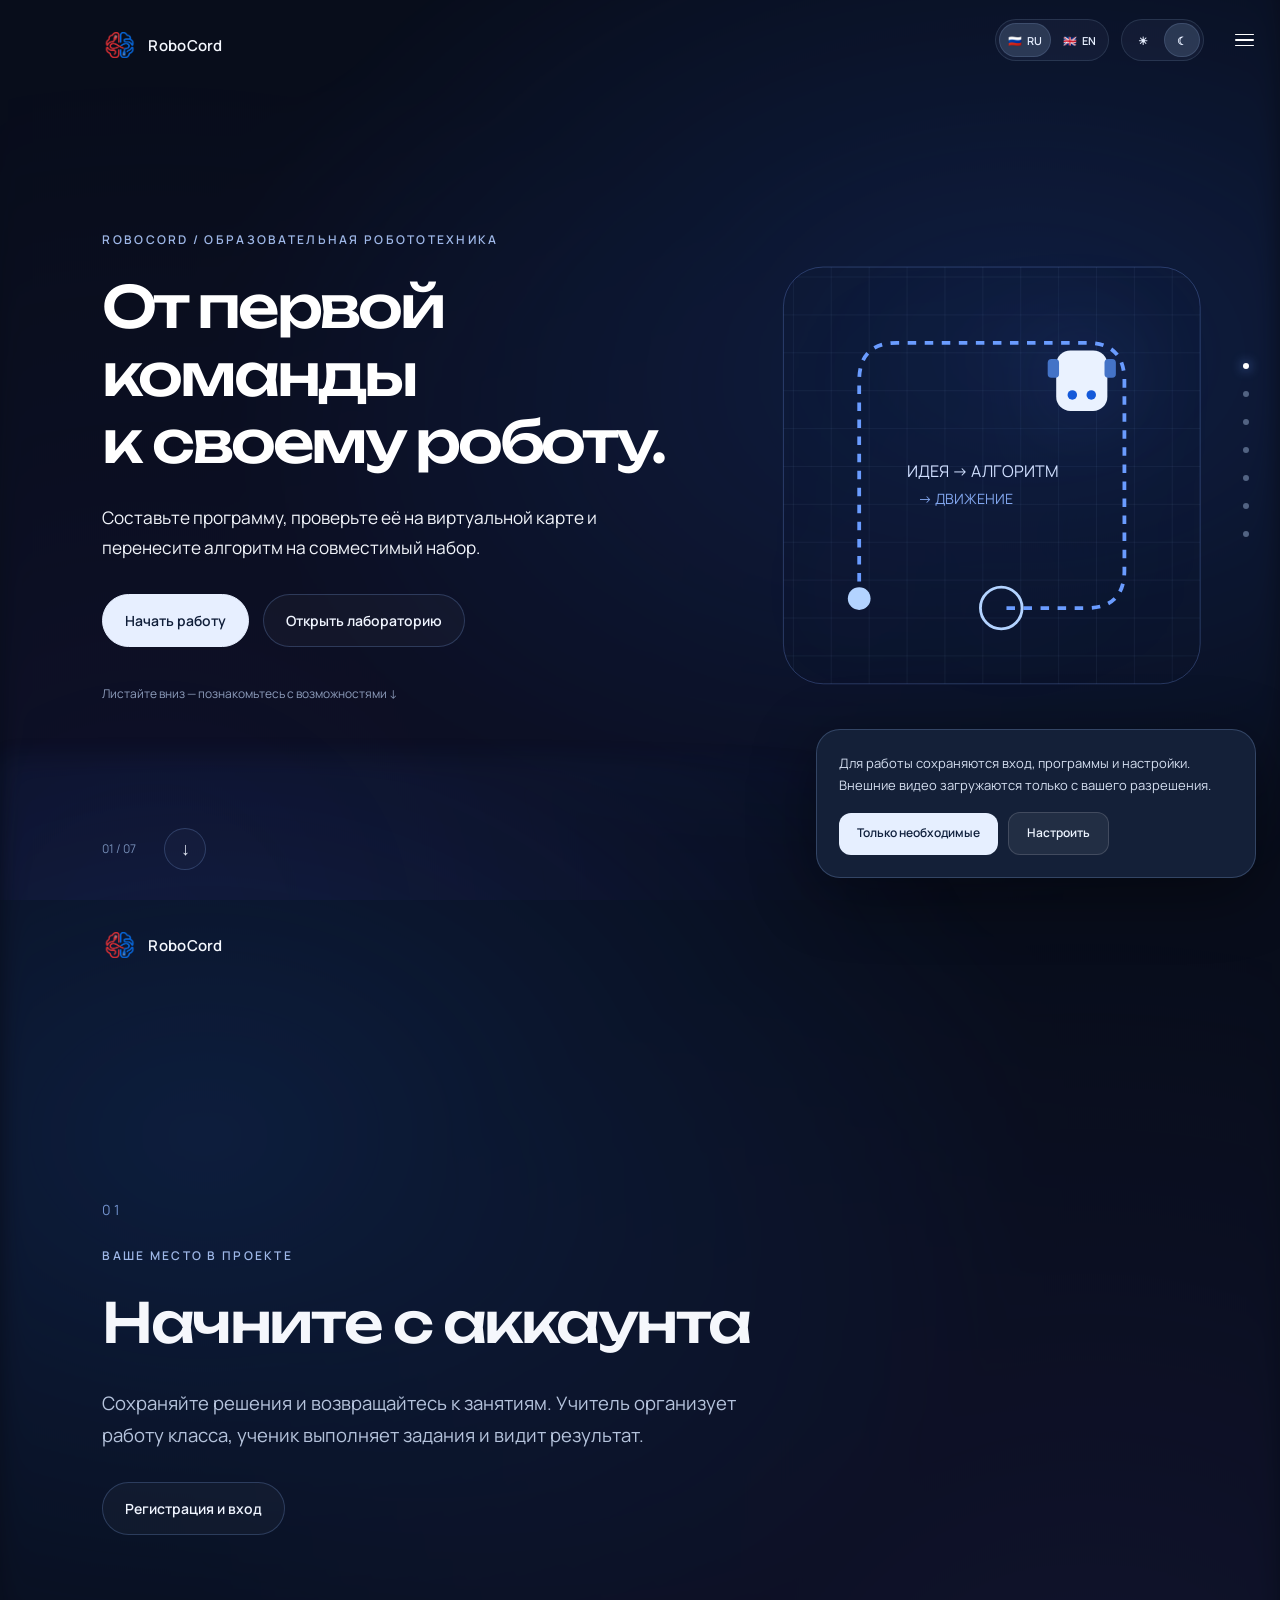
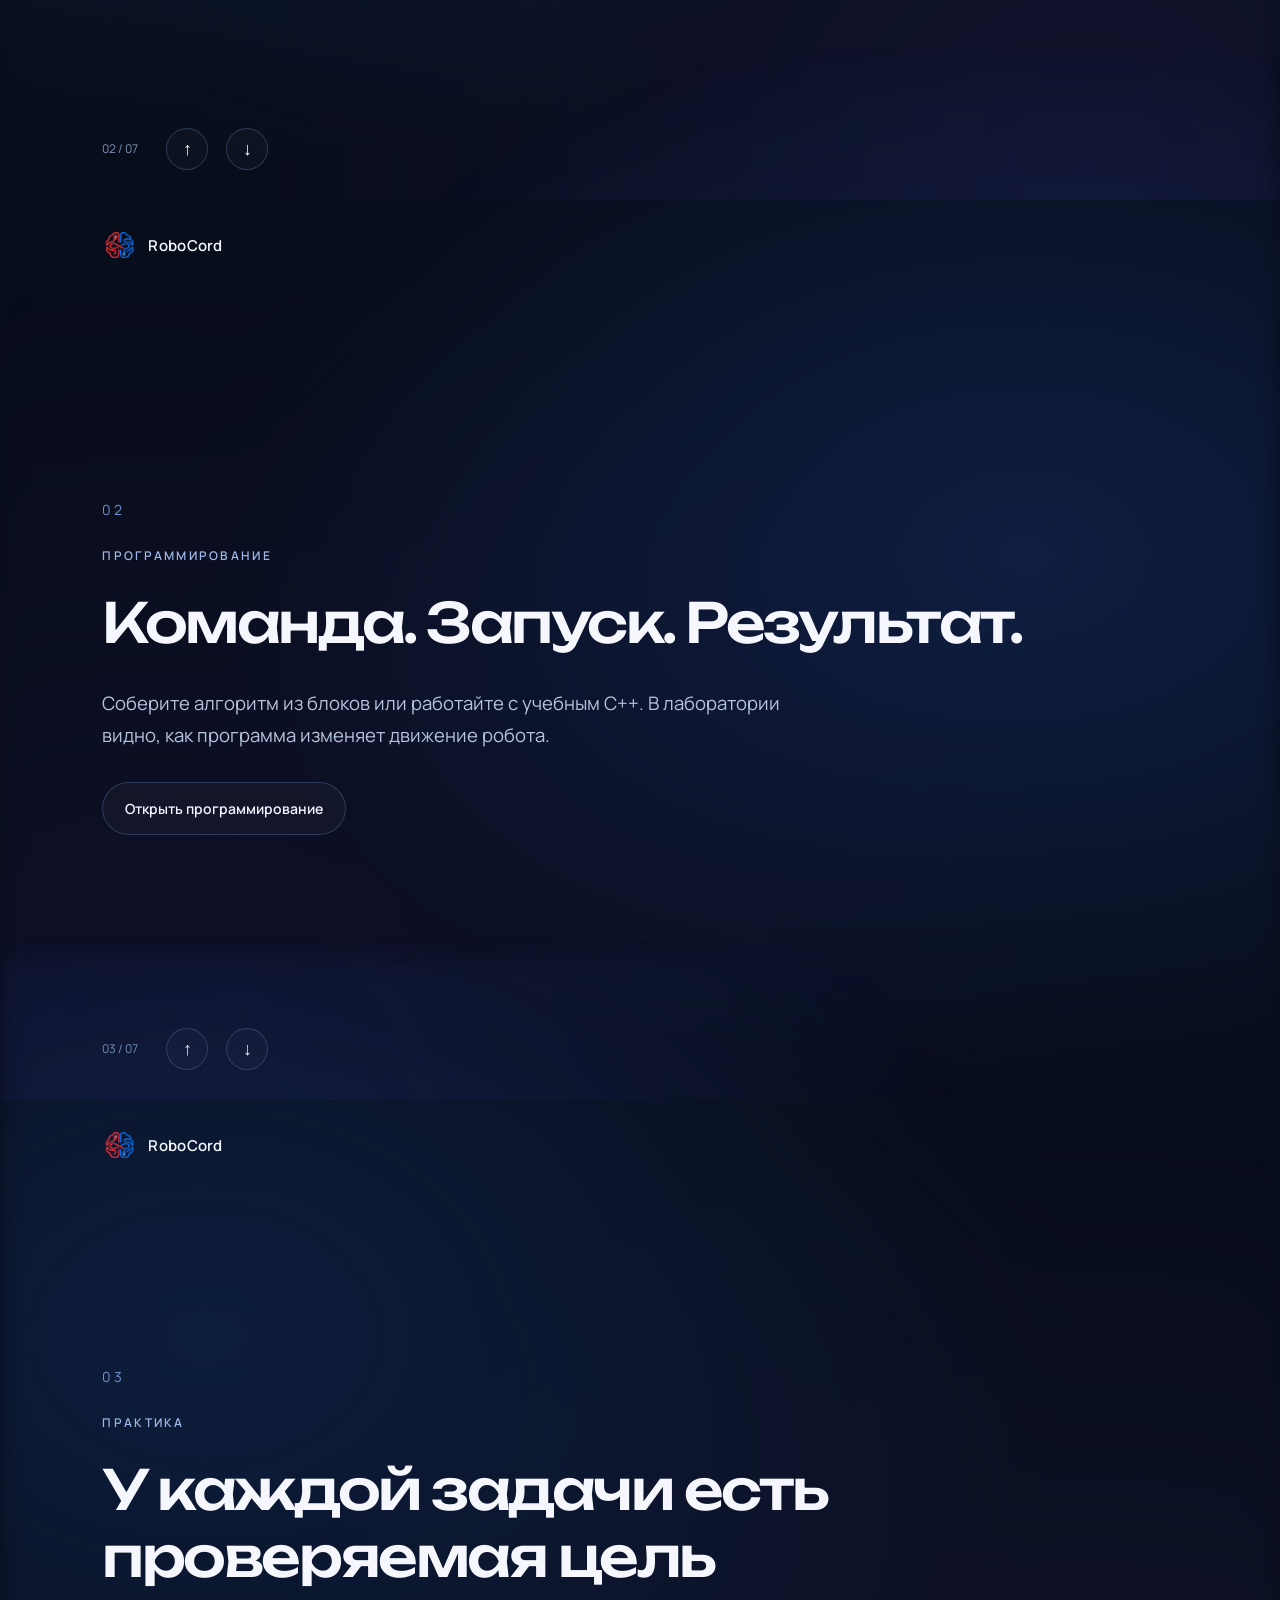
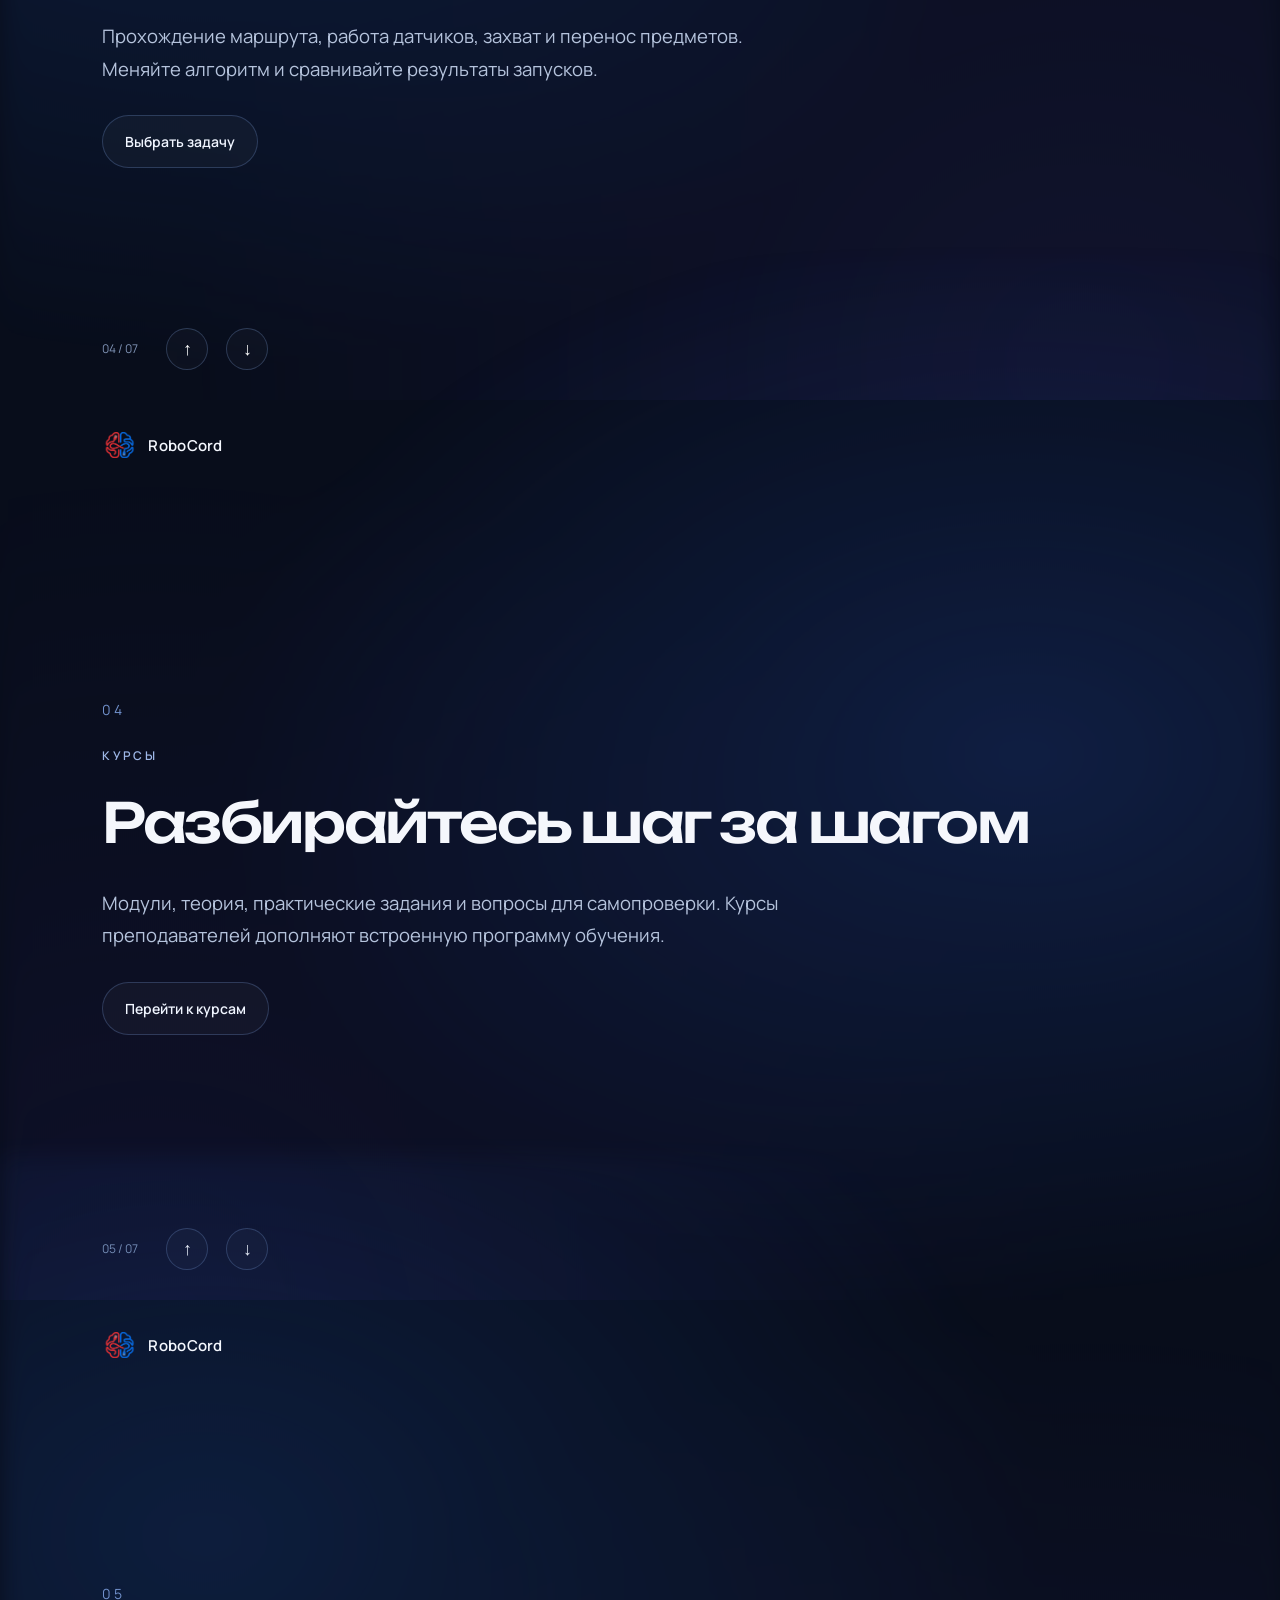
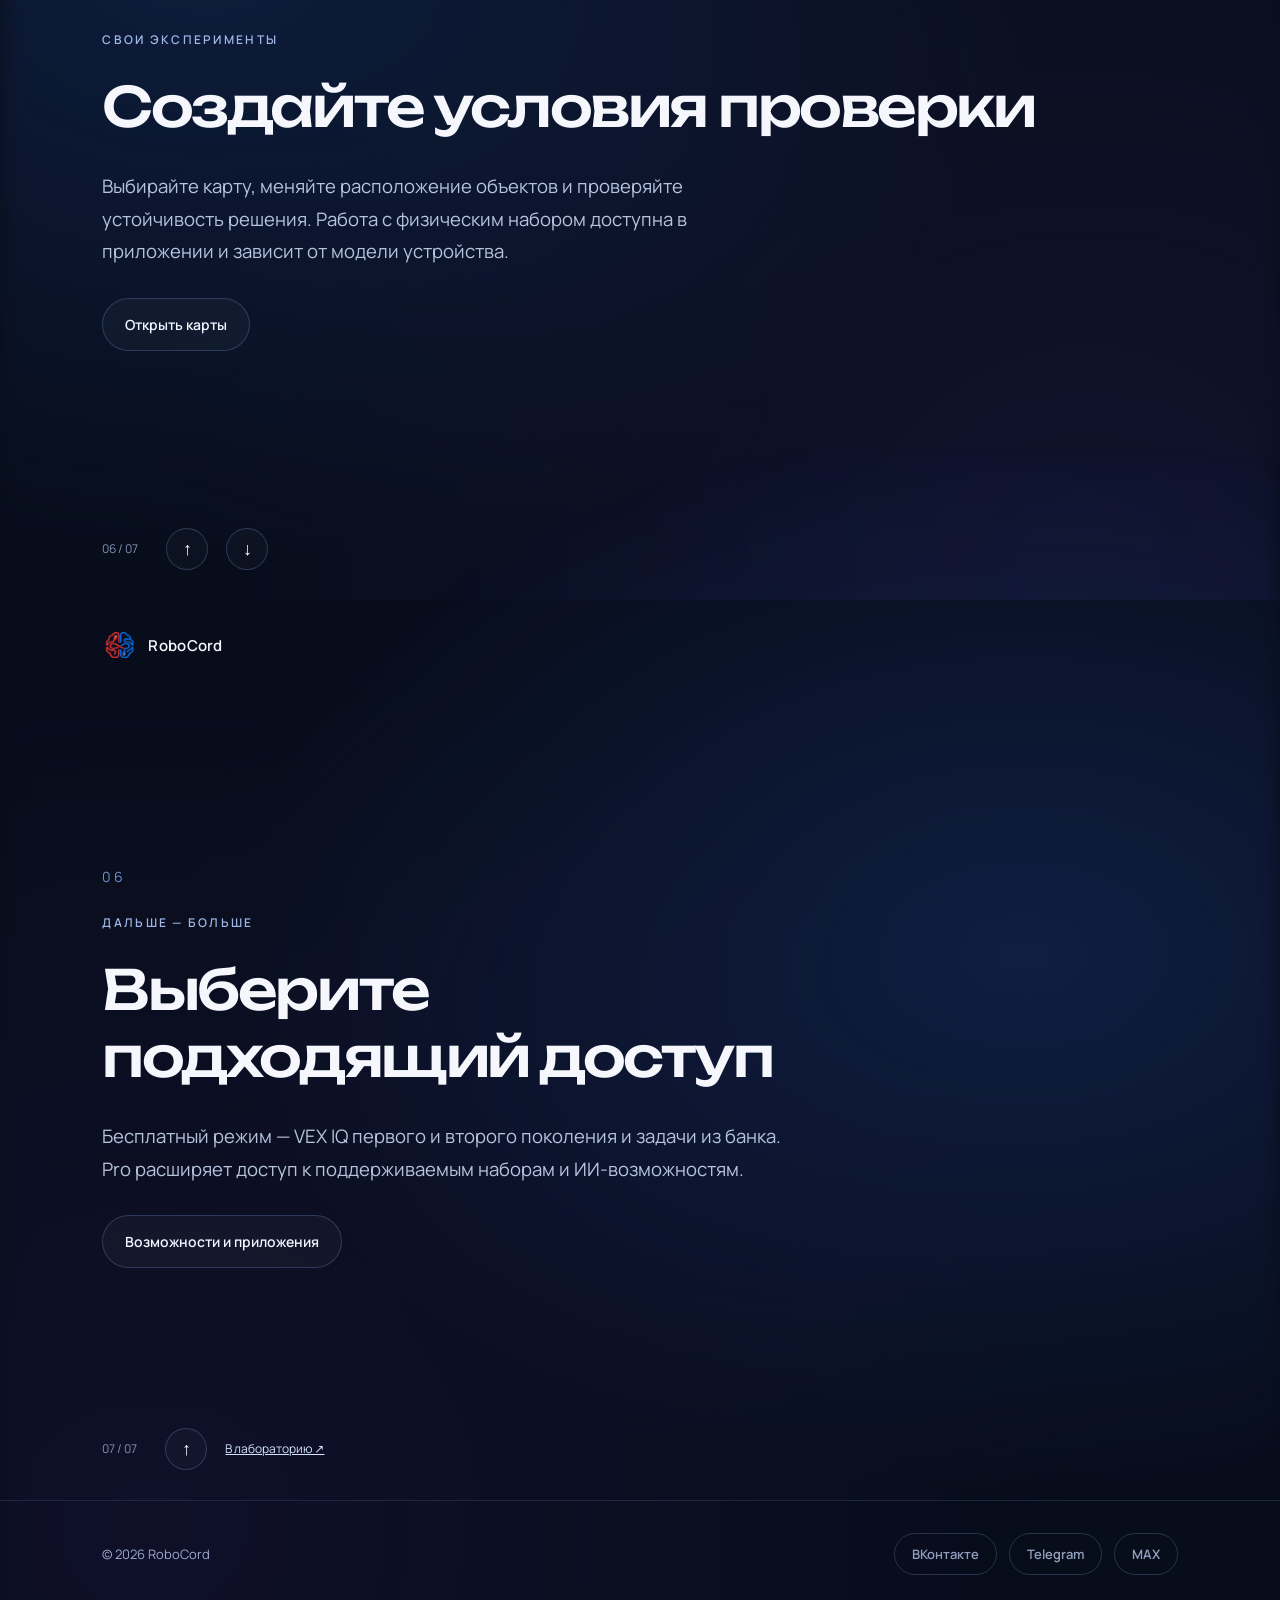
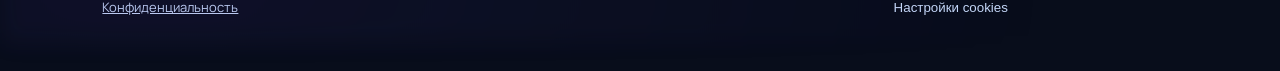
==== index.html @ 9a1bf821 "Add scale-independent sensor line control mode" ====
<!doctype html>
<html lang="ru" class="rc-loading">
<head>
<meta charset="utf-8">
<meta name="viewport" content="width=device-width,initial-scale=1,viewport-fit=cover">
<style>
html.rc-loading{background:#080d1b}html.rc-loading body>:not(#rc-startup){visibility:hidden!important}
#rc-startup{position:fixed;inset:0;z-index:2147483647;display:grid;place-content:center;gap:14px;padding:28px;text-align:center;background:#080d1b;color:#edf3ff;font:16px system-ui,sans-serif}
#rc-startup strong{font-size:24px;letter-spacing:.03em}#rc-startup p{max-width:32em;color:#b5c3dc}#rc-startup a{color:#c9dbff}
</style>
<script>
window.addEventListener('load',function(){if(!document.documentElement.classList.contains('rc-loading'))return;var p=document.querySelector('#rc-startup p'),a=document.querySelector('#rc-startup a');if(p)p.textContent='Не удалось запустить интерфейс. Обновите страницу.';if(a)a.hidden=false;});
</script>
<title>РобоКорд</title>
<meta name="claude:viewport-fit-sides" content="cover">
<style>
/* Лист чертёжной бумаги: зелёно-серый фон, бирюзовый акцент, жёлтый сигнал. Шапка-навигация, затем вид по хешу. */
:root{--bg:#F4F6FB;--surface:#FFFFFF;--ink:#0E1A3A;--ink2:#53607F;--line:#D5DCEB;--brand:#0A5FE0;--brand-ink:#FFFFFF;--signal:#E02030;--signal-ink:#FFFFFF;--grid:#E6ECF8;--danger:#C41E2E;--ok:#1F7A3E;--code:#E9EEF9;--scene:#DCE5F4;--c-move:#0A5FE0;--c-ctrl:#7A4FB0;--c-sens:#B86E00;--c-arm:#E02030;
--f-display:'Unbounded','Onest',system-ui,sans-serif;--f-body:'Onest',system-ui,sans-serif;--f-mono:'JetBrains Mono',ui-monospace,monospace}
@media (prefers-color-scheme:dark){:root:not([data-theme="light"]){--bg:#0B1226;--surface:#121B36;--ink:#EAF0FF;--ink2:#9FB0D6;--line:#26345C;--brand:#5B9BFF;--brand-ink:#04122E;--signal:#FF4A5A;--signal-ink:#1A0006;--grid:#16213F;--danger:#FF8A94;--ok:#5FCB85;--code:#17213F;--scene:#0E1630;--c-move:#5B9BFF;--c-ctrl:#B596E6;--c-sens:#F0A53A;--c-arm:#FF7A86;color-scheme:dark}}
:root[data-theme="dark"]{--bg:#0B1226;--surface:#121B36;--ink:#EAF0FF;--ink2:#9FB0D6;--line:#26345C;--brand:#5B9BFF;--brand-ink:#04122E;--signal:#FF4A5A;--signal-ink:#1A0006;--grid:#16213F;--danger:#FF8A94;--ok:#5FCB85;--code:#17213F;--scene:#0E1630;--c-move:#5B9BFF;--c-ctrl:#B596E6;--c-sens:#F0A53A;--c-arm:#FF7A86;color-scheme:dark}
*{box-sizing:border-box}
body{background:var(--bg);color:var(--ink);font-family:var(--f-body);font-size:16px;line-height:1.55;padding-block:0;padding-top:env(safe-area-inset-top,0px);padding-left:max(16px,env(safe-area-inset-left,0px));padding-right:max(16px,env(safe-area-inset-right,0px))}
body::before{content:"";position:fixed;inset:0 0 auto;height:env(safe-area-inset-top,0px);z-index:30;background:var(--bg)}
h1,h2,h3{font-family:var(--f-display);font-weight:700;line-height:1.15;text-wrap:balance;margin:0}
h1{font-size:clamp(28px,5vw,48px);letter-spacing:-.01em}h2{font-size:clamp(22px,3.2vw,32px)}h3{font-size:18px}
p{margin:0}a{color:var(--brand)}
.wrap{max-width:1160px;margin-inline:auto}
.top{position:sticky;top:env(safe-area-inset-top,0px);z-index:20;background:var(--bg);border-bottom:1px solid var(--line);margin-inline:calc(-1*max(16px,env(safe-area-inset-left,0px)))}
.top .wrap{display:flex;align-items:center;gap:20px;padding:10px max(16px,env(safe-area-inset-left,0px));flex-wrap:wrap}
.brand{font-family:var(--f-display);font-weight:700;font-size:18px;text-decoration:none;color:var(--ink);display:flex;align-items:center;gap:8px}
.brand img{height:34px;width:auto;display:block}.brand .r{color:var(--signal)}.brand .k{color:var(--brand)}.brand{gap:2px}.brand img{margin-right:8px;height:40px}
nav{display:flex;gap:4px;flex-wrap:wrap}
nav a{padding:7px 12px;border-radius:8px;text-decoration:none;color:var(--ink2);font-weight:500;font-size:15px}
nav a:hover{color:var(--ink);background:var(--grid)}
nav a[aria-current="page"]{background:var(--brand);color:var(--brand-ink)}
.view{padding-block:36px 64px}
.hero{background-image:linear-gradient(var(--grid) 1px,transparent 1px),linear-gradient(90deg,var(--grid) 1px,transparent 1px);background-size:28px 28px;border:1px solid var(--line);border-radius:14px;padding:clamp(24px,5vw,56px);display:grid;grid-template-columns:1.2fr 1fr;gap:32px;align-items:center}
.hero p.lead{font-size:18px;color:var(--ink2);margin-top:16px;max-width:52ch}
.btns{display:flex;gap:10px;flex-wrap:wrap;margin-top:24px}
.btn{font:inherit;font-weight:600;padding:11px 18px;border-radius:10px;border:2px solid var(--brand);background:var(--surface);color:var(--ink);cursor:pointer;text-decoration:none;display:inline-flex;align-items:center;gap:8px;min-height:44px}
.btn:hover{transform:translateY(-1px)}
.btn.pri{background:var(--signal);color:var(--signal-ink);border-color:var(--signal)}
.btn.sm{padding:6px 12px;min-height:34px;font-size:14px;border-width:1.5px}
.btn.ghost{border-color:var(--line)}
.btn:focus-visible,input:focus-visible,select:focus-visible,textarea:focus-visible,summary:focus-visible,a:focus-visible{outline:3px solid var(--signal);outline-offset:2px}
.btn[disabled]{opacity:.5;cursor:not-allowed}
.cycle{display:grid;gap:10px}
.cycle div{background:var(--surface);border:1.5px solid var(--ink);border-radius:10px;padding:14px 16px;display:flex;gap:14px;align-items:center}
.cycle b{font-family:var(--f-mono);font-size:13px;background:var(--ink);color:var(--bg);border-radius:6px;padding:3px 8px}
.cycle span{font-weight:600}.cycle small{display:block;color:var(--ink2);font-weight:400;font-size:14px}
.sec{margin-top:48px}.sec>h2{margin-bottom:8px}.sec>p.sub{color:var(--ink2);max-width:70ch;margin-bottom:20px}
.grid{display:grid;grid-template-columns:repeat(auto-fit,minmax(240px,1fr));gap:16px}
.card{background:var(--surface);border:1px solid var(--line);border-radius:12px;padding:18px;min-width:0}
.card h3{margin-bottom:8px;font-size:16px}.card p{color:var(--ink2);font-size:15px}
.tag{display:inline-block;font-family:var(--f-mono);font-size:12px;padding:2px 8px;border-radius:6px;background:var(--code);color:var(--ink2);margin:0 6px 6px 0}
.tag.b{background:var(--brand);color:var(--brand-ink)}.tag.y{background:var(--signal);color:var(--signal-ink)}
table{border-collapse:collapse;width:100%;font-size:15px}th,td{text-align:left;padding:10px 12px;border-bottom:1px solid var(--line);vertical-align:top}th{font-family:var(--f-mono);font-size:12px;font-weight:500;text-transform:uppercase;letter-spacing:.06em;color:var(--ink2)}
.scroll{overflow-x:auto;background:var(--surface);border:1px solid var(--line);border-radius:12px}
/* курс */
.mods{display:grid;gap:14px}
.mod{background:var(--surface);border:1px solid var(--line);border-radius:12px;overflow:hidden}
.mod>summary{list-style:none;cursor:pointer;padding:16px 18px;display:flex;gap:14px;align-items:center;flex-wrap:wrap}
.mod>summary::-webkit-details-marker{display:none}
.mod>summary h3{flex:1 1 220px}
.mod[open]>summary{border-bottom:1px solid var(--line)}
.lessons{display:grid;gap:0}
.lesson{padding:16px 18px;border-bottom:1px solid var(--line)}.lesson:last-child{border:0}
.lesson h4{margin:0 0 6px;font-size:16px}.lesson dl{margin:8px 0 0;display:grid;grid-template-columns:110px 1fr;gap:4px 12px;font-size:15px}
.lesson dt{color:var(--ink2);font-family:var(--f-mono);font-size:12px;text-transform:uppercase;padding-top:3px}.lesson dd{margin:0}
/* симулятор */
.simgrid{display:grid;grid-template-columns:minmax(0,1.25fr) minmax(0,1fr);gap:18px;align-items:start}
.simL{grid-column:1;grid-row:1}.simR{grid-column:2;grid-row:1}
#blockly{height:min(80vh,780px);min-height:480px;border:1.5px solid var(--ink);border-radius:12px;overflow:hidden;position:relative}
.bl-h{font-family:var(--f-display);font-size:15px}.bar .sp{flex:1}
.stage{position:relative;background:var(--scene);border:1.5px solid var(--ink);border-radius:12px;overflow:hidden;aspect-ratio:16/10;touch-action:none}
.stage canvas{width:100%;height:100%;display:block}
.hud{position:absolute;left:10px;top:10px;right:10px;display:flex;gap:6px;flex-wrap:wrap;pointer-events:none}
.hud span{font-family:var(--f-mono);font-size:12px;background:var(--surface);border:1px solid var(--ink);border-radius:6px;padding:3px 8px}
.hud span:empty{display:none}
.sensors{display:flex;gap:6px;flex-wrap:wrap;margin-top:8px}
.sensors span{font-family:var(--f-mono);font-size:12px;background:var(--surface);border:1px solid var(--line);border-radius:6px;padding:3px 8px;color:var(--ink2)}
.bar{display:flex;gap:8px;flex-wrap:wrap;align-items:center;margin-top:10px}
.seg{display:inline-flex;border:1.5px solid var(--ink);border-radius:9px;overflow:hidden}
.seg button{font:inherit;font-size:14px;padding:6px 12px;border:0;background:var(--surface);color:var(--ink);cursor:pointer;min-height:34px}
.seg button[aria-pressed="true"]{background:var(--ink);color:var(--bg)}
.wrapseg{flex-wrap:wrap;margin-bottom:6px}
.msg{margin-top:10px;padding:10px 14px;border-radius:9px;border:1.5px solid var(--line);background:var(--surface);font-size:15px}
.msg:empty{display:none}.msg.ok{border-color:var(--ok)}.msg.bad{border-color:var(--danger)}
.tabs.sm{margin:14px 0 10px}
.tools{display:flex;gap:6px;flex-wrap:wrap;margin-top:10px}
.tl{font:inherit;font-size:13px;font-weight:600;padding:6px 10px;border-radius:8px;border:1.5px solid var(--line);background:var(--surface);color:var(--ink);cursor:pointer;min-height:34px}
.tl[aria-pressed="true"]{background:var(--signal);color:var(--signal-ink);border-color:var(--ink)}
.chips{display:flex;gap:8px;margin-top:8px}
.chip{width:30px;height:30px;border-radius:50%;border:2px solid var(--line);cursor:pointer;padding:0}
.chip[aria-pressed="true"]{border-color:var(--ink);box-shadow:0 0 0 2px var(--signal)}
.mapcv{width:100%;aspect-ratio:2/1;display:block;margin-top:8px;border-radius:8px;touch-action:none;cursor:crosshair;background:#fff}
.slist{display:grid;gap:8px;margin-top:10px}
.sn{display:flex;gap:12px;align-items:center;background:var(--surface);border:1.5px solid var(--line);border-radius:10px;padding:10px 12px;cursor:pointer;font-weight:400}
.sn input{width:20px;height:20px;accent-color:var(--brand)}
.sn-t{display:grid}.sn-t small{color:var(--ink2);font-size:13px}
.hint{color:var(--ink2);font-size:14px;margin-top:8px}
/* кабинет */
.tabs{display:flex;gap:6px;flex-wrap:wrap;margin:18px 0}
.tabs button{font:inherit;font-weight:600;padding:8px 14px;border-radius:9px;border:1.5px solid var(--line);background:var(--surface);color:var(--ink);cursor:pointer}
.tabs button[aria-selected="true"]{background:var(--brand);color:var(--brand-ink);border-color:var(--brand)}
.form{display:grid;gap:12px;background:var(--surface);border:1.5px solid var(--ink);border-radius:12px;padding:16px;margin-bottom:18px}
.form .two{display:grid;grid-template-columns:repeat(auto-fit,minmax(200px,1fr));gap:12px}
label{display:grid;gap:4px;font-size:14px;font-weight:600}
input[type=text],input[type=url],select.f,textarea{font:inherit;font-weight:400;padding:9px 11px;border:1.5px solid var(--line);border-radius:8px;background:var(--bg);color:var(--ink);width:100%;min-width:0}
textarea{min-height:130px;resize:vertical}
.filters{display:flex;gap:8px;flex-wrap:wrap;margin-bottom:14px}
.filters input,.filters select{font:inherit;padding:8px 10px;border:1.5px solid var(--line);border-radius:8px;background:var(--surface);color:var(--ink);min-width:0}
.mat{background:var(--surface);border:1px solid var(--line);border-radius:12px;padding:16px;display:grid;gap:8px;min-width:0}
.mat h3{font-size:16px}.mat .meta{font-size:13px;color:var(--ink2)}
.body p{margin:0 0 8px;font-size:15px}.body ul{margin:0 0 8px;padding-left:20px}
.note{background:var(--code);border-radius:10px;padding:14px 16px;color:var(--ink2);font-size:15px}
.empty{border:2px dashed var(--line);border-radius:12px;padding:28px;text-align:center;color:var(--ink2)}
.list{display:grid;gap:8px}
.item{display:flex;gap:10px;align-items:center;justify-content:space-between;flex-wrap:wrap;background:var(--surface);border:1px solid var(--line);border-radius:10px;padding:10px 14px}
footer{border-top:1px solid var(--line);padding:24px 0 40px;color:var(--ink2);font-size:14px}
@media (max-width:900px){.hero{grid-template-columns:1fr}.simgrid{grid-template-columns:minmax(0,1fr)}.simL,.simR{grid-column:1;grid-row:auto}.simR{order:-1}#blockly{height:70vh}}
@media (prefers-reduced-motion:reduce){*{transition:none!important}.btn:hover{transform:none}}

#hwModal{position:fixed;inset:0;background:rgba(10,20,50,.55);display:flex;align-items:center;justify-content:center;z-index:9999}
.hwbox{background:var(--surface);color:var(--ink);border-radius:16px;max-width:560px;width:92%;padding:22px;max-height:90vh;overflow:auto;border-top:6px solid var(--signal)}
.hwsub{color:var(--ink2);font-size:14px;margin:6px 0 12px}
.rrow{display:flex;align-items:center;gap:8px;padding:8px 0;border-bottom:1px solid var(--line)}.rrow .rn{flex:1;font-weight:600}.rrow.off{opacity:.55}.rrow.on .rn{color:var(--brand)}
.codeta{width:100%;height:320px;font-family:var(--f-mono);font-size:12.5px;background:var(--code);color:var(--ink);border:1px solid var(--line);border-radius:10px;padding:10px;resize:vertical}
 .hwcfg{margin-top:12px;padding:10px;border:1px solid var(--line);border-radius:10px;display:grid;gap:6px}.hwset{display:flex;align-items:center;gap:8px;font-size:14px}.hwset input[type=number]{width:80px;margin-left:auto;padding:4px 6px}
.hwrow{display:flex;gap:8px;flex-wrap:wrap;margin:10px 0}
.top{border-bottom:3px solid var(--brand)}

.taskbar{background:var(--surface);border:2px solid var(--brand);border-left-width:8px;border-radius:12px;padding:14px 16px;margin-bottom:16px}
.tb-h{display:flex;gap:10px;align-items:center;flex-wrap:wrap;font-size:13px}.tb-h .sp{flex:1}.tb-n{font-family:var(--f-mono);color:var(--ink2)}
.tb-c{background:var(--grid);border-radius:99px;padding:2px 10px;font-weight:600}.tb-p{color:var(--signal);font-weight:700}
.tb-t{font-size:22px;margin:6px 0}.tb-d{font-size:16px}.tb-k{color:var(--ink2);font-size:13px;margin-top:6px}
.tb-data{margin:12px 0;padding:10px 12px;border:1px solid var(--line);border-radius:10px;background:var(--bg)}.tb-data summary{cursor:pointer;font-weight:700;color:var(--brand)}.tb-data-grid{display:grid;grid-template-columns:repeat(2,minmax(0,1fr));gap:9px 18px;margin-top:10px}.tb-data-grid>div{display:flex;flex-direction:column;gap:2px;font-size:13px}.tb-data-grid b{color:var(--ink2);font-size:12px}.tb-data-grid span{overflow-wrap:anywhere}
.tb-r{margin-top:12px;padding:12px 14px;border-radius:10px;border:2px solid}.tb-r.ok{border-color:var(--ok);background:color-mix(in srgb,var(--ok) 10%,transparent)}.tb-r.bad{border-color:var(--danger);background:color-mix(in srgb,var(--danger) 10%,transparent)}
.tb-r ul{margin:6px 0 0;padding-left:0;list-style:none}.tb-r li.n{color:var(--ink2)}.tb-b{display:flex;gap:8px;margin-top:10px;flex-wrap:wrap}.tb-hint{color:var(--ink2);font-size:13px}
.ts-head{display:flex;gap:12px;align-items:stretch;flex-wrap:wrap;margin-bottom:14px}
.ts-card{background:var(--surface);border:2px solid var(--brand);border-radius:12px;padding:10px 18px;display:flex;flex-direction:column}.ts-card b{font-family:var(--f-display);font-size:26px;color:var(--brand)}.ts-card span{color:var(--ink2);font-size:13px}
.ts-bar{flex:1;min-width:160px;align-self:center;height:14px;background:var(--grid);border-radius:99px;overflow:hidden}.ts-bar i{display:block;height:100%;background:linear-gradient(90deg,var(--brand),var(--signal))}
.ts-chips{margin:14px 0}
.ts-filters{display:grid;grid-template-columns:repeat(4,minmax(130px,1fr));gap:10px;padding:12px;background:var(--surface);border:1.5px solid var(--line);border-radius:12px}
.ts-filter{display:flex;flex-direction:column;gap:5px;font-size:12px;font-weight:600;color:var(--ink2)}
.ts-filter select,.ts-search input{font:inherit;font-size:14px;min-height:42px;border:1.5px solid var(--line);border-radius:8px;background:var(--bg);color:var(--ink);padding:7px 9px;min-width:0;width:100%}
.ts-filter select:focus,.ts-search input:focus{outline:2px solid var(--brand);outline-offset:1px}
.ts-search{grid-column:1/-1;display:flex;gap:8px}.ts-search input{flex:1}.ts-search .btn{flex:0 0 auto}
.ts-found{display:flex;align-items:center;justify-content:space-between;gap:10px;margin:0 0 10px;color:var(--ink2);font-size:13px}
.ts-empty{text-align:center;padding:36px 16px;border:2px dashed var(--line);border-radius:12px;background:var(--surface)}
.ts-grid{display:grid;grid-template-columns:repeat(auto-fill,minmax(210px,1fr));gap:10px}
.ts-t{font:inherit;text-align:left;background:var(--surface);color:var(--ink);border:2px solid var(--line);border-radius:12px;padding:12px;cursor:pointer;display:flex;flex-direction:column;gap:4px}
.ts-t:hover{border-color:var(--brand);transform:translateY(-1px)}.ts-t.done{border-color:var(--ok)}
.ts-id{font-family:var(--f-mono);font-size:12px;color:var(--ink2)}.ts-cat{font-size:12px;color:var(--brand);font-weight:600}.ts-tt{font-size:16px}.ts-lv{color:var(--signal);letter-spacing:2px;font-size:12px}.ts-pt{font-size:13px;font-weight:600}
.ts-tab{border-collapse:collapse;width:100%;font-size:14px}.ts-tab th,.ts-tab td{border-bottom:1px solid var(--line);padding:6px 8px;text-align:left}.ts-tab td.y{color:var(--ok);font-weight:600}.ts-tab td.n{color:var(--danger)}
/* ---- ограниченный ИИ, ежедневная цель и рейтинг ---- */
.ai-panel{margin-top:14px;padding:14px;border:1.5px solid var(--brand);border-radius:12px;background:var(--code);display:grid;gap:10px}
.ai-head,.ai-goal{display:flex;align-items:center;justify-content:space-between;gap:14px;flex-wrap:wrap}.ai-head>div{display:grid}.ai-head small,.ai-note{color:var(--ink2);font-size:13px}
.ai-badge{font:600 11px var(--f-mono);padding:4px 8px;border-radius:99px;background:var(--brand);color:var(--brand-ink)}
.ai-actions{margin-top:0}.ai-grade{display:flex;align-items:baseline;gap:12px;flex-wrap:wrap}.ai-grade b{font:700 24px var(--f-display);color:var(--brand)}.ai-grade span{font-weight:600}
.ai-summary{white-space:pre-wrap}.ai-criteria{list-style:none;padding:0;margin:0;display:grid;gap:7px}.ai-criteria li{padding:9px 11px;border:1px solid var(--line);border-radius:8px;background:var(--surface)}.ai-criteria span{display:block;color:var(--ink2);font-size:13px;margin-top:3px}
.ai-analogy{padding:12px;border-left:4px solid var(--signal);border-radius:8px;background:var(--surface);display:grid;gap:7px}.ai-analogy h3{font-size:16px}
.ai-daily,.ai-leaders{display:grid;gap:14px}.ai-goal{padding:16px;border:1.5px solid var(--brand);border-radius:12px;background:var(--surface)}.ai-goal>b{font:700 30px var(--f-display);color:var(--brand)}
.ai-table{min-width:620px}.ai-table .ai-me{background:var(--code)}.ai-table td:last-child b{color:var(--brand);font-size:17px}
.ai-teacher{padding:12px;border:1px solid var(--line);border-radius:10px;background:var(--surface);display:flex;align-items:center;justify-content:space-between;gap:12px;flex-wrap:wrap}.ai-teacher label{display:flex;align-items:center;gap:9px}.ai-teacher input{width:22px;height:22px;accent-color:var(--brand)}

[hidden]{display:none!important}
.sensors span:empty{display:none}
/* ---- джойстик ---- */
.joytoggle{position:absolute;left:10px;bottom:10px;z-index:4;font:inherit;font-size:13px;font-weight:600;padding:7px 12px;border-radius:8px;border:1.5px solid var(--ink);background:var(--surface);color:var(--ink);cursor:pointer;min-height:38px}
.joytoggle[aria-pressed="true"]{background:var(--brand);color:var(--brand-ink);border-color:var(--brand)}
.joypanel{position:absolute;inset:auto 10px 10px;z-index:5;background:color-mix(in srgb,var(--surface) 96%,transparent);border:1.5px solid var(--ink);border-radius:12px;padding:10px;box-shadow:0 10px 30px rgba(0,0,0,.18);touch-action:none;user-select:none}
.joyhead{display:flex;align-items:center;justify-content:space-between;gap:8px}.joystate{font-size:12px;color:var(--ink2);margin-top:5px}.joystop{font:700 14px var(--f-body);min-width:76px;min-height:40px;border:2px solid #8f1520;border-radius:9px;background:var(--signal);color:var(--signal-ink);cursor:pointer}
.joymain{display:flex;align-items:center;justify-content:space-around;gap:16px;margin-top:6px}.joypad{position:relative;flex:0 0 148px;width:148px;height:148px;border-radius:50%;background:var(--grid);border:2px solid var(--ink);touch-action:none;cursor:grab}.joypad:active{cursor:grabbing}
.joycross{position:absolute;inset:16px;border:1px dashed var(--ink2);border-radius:50%;opacity:.55}.joycross::before,.joycross::after{content:"";position:absolute;background:var(--ink2);opacity:.45}.joycross::before{left:50%;top:-8px;bottom:-8px;width:1px}.joycross::after{top:50%;left:-8px;right:-8px;height:1px}
.joyknob{position:absolute;left:calc(50% - 25px);top:calc(50% - 25px);width:50px;height:50px;border-radius:50%;background:var(--brand);border:2px solid var(--ink);box-shadow:0 3px 10px rgba(0,0,0,.25);pointer-events:none}
.joyside{display:grid;grid-template-columns:repeat(2,minmax(0,1fr));gap:8px}.joyside .btn{min-width:94px;text-align:center;justify-content:center;line-height:1.25}.joyspeed{display:flex;align-items:center;gap:8px;margin-top:6px;font-size:12px}.joyspeed input{flex:1;accent-color:var(--brand)}.joyspeed span{font-family:var(--f-mono);min-width:38px}.joyhint{font-size:11px;color:var(--ink2);margin-top:3px}
@media (max-width:760px){.joypanel{inset:auto 6px 6px;padding:8px}.joymain{gap:8px}.joypad{flex-basis:136px;width:136px;height:136px}.joyside .btn{min-width:82px}.joyhint{display:none}.joytoggle{left:6px;bottom:6px}.fsbtn{right:6px;bottom:6px}.joystate{font-size:11px}}
@media (max-height:560px){.joypanel{max-width:360px;left:auto}.joypad{flex-basis:118px;width:118px;height:118px}.joystate,.joyhint{display:none}.joymain{margin-top:2px}.joyspeed{margin-top:2px}}
/* ---- 3D на весь экран ---- */
.fsbtn{position:absolute;right:10px;bottom:10px;z-index:3;font:inherit;font-size:13px;font-weight:600;padding:7px 12px;border-radius:8px;border:1.5px solid var(--ink);background:var(--surface);color:var(--ink);cursor:pointer}
.fsbar{display:none}
.stage.fs{position:fixed;inset:0;z-index:9000;border-radius:0;border:0;aspect-ratio:auto;width:100vw;height:100vh}
.stage.fs .fsbar{display:flex;gap:8px;position:absolute;left:50%;transform:translateX(-50%);bottom:16px;z-index:3;background:var(--surface);border:1.5px solid var(--ink);border-radius:12px;padding:8px}
.stage.fs .fsbtn{display:none}
.stage:fullscreen{border-radius:0;border:0;aspect-ratio:auto}
body.fsOn{overflow:hidden}
/* ---- C++ ---- */
#cppBox{display:grid;gap:8px}
.cppwrap{display:grid;grid-template-columns:44px 1fr;height:min(80vh,780px);min-height:480px;border:1.5px solid var(--ink);border-radius:12px;overflow:hidden;background:var(--code)}
#cppGut{overflow:hidden;padding:12px 6px 12px 0;text-align:right;font:13px/1.6 var(--f-mono);color:var(--ink2);background:var(--grid);user-select:none}
#cppGut div{padding-right:4px;border-radius:4px}#cppGut .cur{background:var(--brand);color:var(--brand-ink)}#cppGut .err{background:var(--danger);color:#fff}
#cppEd{border:0;resize:none;padding:12px;font:13px/1.6 var(--f-mono);background:transparent;color:var(--ink);white-space:pre;overflow:auto;tab-size:4;outline:none}
.cpphelp{border:1px solid var(--line);border-radius:10px;padding:8px 12px}.cpphelp summary{cursor:pointer;font-weight:600}.cpphelp ul{columns:2;column-gap:24px;font-size:13.5px;padding-left:18px}.cpphelp code{font-family:var(--f-mono);font-size:12.5px;background:var(--code);padding:1px 5px;border-radius:5px}
@media (max-width:700px){.cpphelp ul{columns:1}}
/* ---- выбор устройства, порты ---- */
.devpick{position:fixed;left:50%;top:18vh;transform:translateX(-50%);z-index:10001;background:var(--surface);color:var(--ink);border:2px solid var(--ink);border-radius:14px;padding:16px;width:min(420px,92vw);display:grid;gap:10px;box-shadow:0 20px 60px rgba(0,0,0,.35)}
.devlist{display:grid;gap:6px}.devlist .btn{justify-content:flex-start}
.rrow .rn small{display:block;font-weight:400;color:var(--ink2);font-size:12.5px}
.pgrid{display:grid;grid-template-columns:repeat(auto-fill,minmax(110px,1fr));gap:6px;margin:10px 0}
.pcell{border:1px solid var(--line);border-radius:8px;padding:6px 8px;font-size:12.5px;color:var(--ink2)}.pcell b{display:block;color:var(--ink);font-family:var(--f-mono)}.pcell.on{border-color:var(--brand);color:var(--ink)}
.ptbl{display:grid;grid-template-columns:1fr auto;gap:8px 12px;align-items:center;margin:10px 0}
.prole{display:grid;gap:4px;font-size:14px}.prole select{font:inherit;padding:6px 8px;border-radius:8px;border:1.5px solid var(--line);background:var(--surface);color:var(--ink)}.prole.bad span{color:var(--danger)}
.hwask{display:flex;gap:8px;align-items:center;flex-wrap:wrap;margin-top:8px}.codein{font:600 20px var(--f-mono);width:90px;text-align:center;padding:6px;border-radius:8px;border:2px solid var(--brand);letter-spacing:4px}
/* ---- карты ---- */
.segl{align-self:center;padding:0 10px;font-size:14px;color:var(--ink2)}
.mymaps{margin-top:8px}
.fsize{display:flex;gap:12px;align-items:center;flex-wrap:wrap;margin:8px 0}.fsize input{width:80px}
.mapsave{display:grid;gap:8px;margin-top:14px;padding:12px;border:1px solid var(--line);border-radius:12px}
.mapname{font:inherit;padding:8px 10px;border-radius:8px;border:1.5px solid var(--line);background:var(--surface);color:var(--ink)}
.fine{font-size:11px;line-height:1.35;color:var(--ink2);opacity:.85;margin-top:4px}
.mh{margin:28px 0 12px}
.mgrid{display:grid;grid-template-columns:repeat(auto-fill,minmax(250px,1fr));gap:14px}
.mcard{border:1px solid var(--line);border-radius:14px;padding:12px;background:var(--surface);display:grid;gap:8px;align-content:start}
.mthumb{width:100%;height:auto;border-radius:8px;border:1px solid var(--line);background:#fff}.mmeta{font-size:12.5px;color:var(--ink2)}
/* ---- аккаунты, кабинет ---- */
.authgrid{display:grid;grid-template-columns:repeat(auto-fit,minmax(280px,1fr));gap:16px;align-items:start}
.authf{display:grid;gap:10px;padding:16px;border:1px solid var(--line);border-radius:14px;background:var(--surface)}.authf.wide{max-width:640px}
.fld{display:grid;gap:4px;font-size:14px}.fld input,.fld select,.fld textarea{font:inherit;padding:8px 10px;border-radius:8px;border:1.5px solid var(--line);background:var(--surface);color:var(--ink)}
.pcard{display:flex;justify-content:space-between;align-items:center;gap:12px;flex-wrap:wrap;padding:16px;border:1px solid var(--line);border-radius:14px;background:var(--surface);margin-bottom:14px;border-left:6px solid var(--signal)}
.slist2{display:grid;gap:8px}.srow{display:flex;justify-content:space-between;align-items:center;gap:10px;flex-wrap:wrap;padding:10px 12px;border:1px solid var(--line);border-radius:10px}.srow small{display:block;color:var(--ink2)}
.cabbox{margin-top:16px;display:grid;gap:12px}
.stats{display:grid;grid-template-columns:repeat(auto-fill,minmax(180px,1fr));gap:12px}
.stat{padding:16px;border:1px solid var(--line);border-radius:14px;background:var(--surface)}.stat b{display:block;font-family:var(--f-display);font-size:32px;color:var(--brand)}.stat span{color:var(--ink2);font-size:14px}.stat.live b{color:var(--ok)}
.tbl{width:100%;border-collapse:collapse;font-size:14px}.tbl th,.tbl td{text-align:left;padding:8px;border-bottom:1px solid var(--line);vertical-align:top}.tbl th{color:var(--ink2);font-weight:600}
.tbl-wrap,.cabbox{overflow-x:auto}
.creds{display:grid;gap:8px;padding:12px;border:2px dashed var(--brand);border-radius:12px;margin-top:8px}.creds table{border-collapse:collapse}.creds td{padding:4px 10px 4px 0}.creds code{font-family:var(--f-mono)}
form.inline{display:flex;gap:8px;flex-wrap:wrap}form.inline input{font:inherit;padding:8px 10px;border-radius:8px;border:1.5px solid var(--line)}
.lesson dl dd ol,.lesson dl dd ul{margin:4px 0;padding-left:20px}.pre{white-space:pre-wrap}
/* ---- подвал сайта ---- */
#siteFoot .footin{display:flex;justify-content:space-between;align-items:center;gap:16px;flex-wrap:wrap}
.socs{display:flex;gap:8px;align-items:center}
.socl{display:inline-flex;width:40px;height:40px;border-radius:50%;align-items:center;justify-content:center;text-decoration:none;font:700 12px var(--f-body);color:#fff}
.soc-vk{color:#fff}.socl:nth-child(1){background:#0077FF}.socl:nth-child(2){background:#229ED9}.socl:nth-child(3){background:linear-gradient(135deg,#7B3FE4,#2A7BF4)}
.socl.empty{opacity:.45;cursor:default}

/* ---- планшеты: крупные цели касания и компактная двухколоночная работа ---- */
@media (min-width:761px) and (max-width:1100px){
 .view{padding-block:24px 48px}.hero{padding:28px;gap:24px}
 nav a{min-height:44px;padding:10px 12px}.btn,.tl,.seg button,.tabs button{min-height:44px}
 .ts-filters{grid-template-columns:repeat(2,minmax(0,1fr));gap:12px}
 .ts-filter select,.ts-search input{min-height:46px;font-size:16px}
 .ts-grid{grid-template-columns:repeat(3,minmax(0,1fr));gap:12px}
 .ts-t{min-height:154px;padding:14px}.joypanel{left:auto;max-width:430px}
 .joypad{flex-basis:136px;width:136px;height:136px}.joyside .btn{min-width:100px}
}
@media (min-width:761px) and (max-width:1100px) and (orientation:portrait){
 .simgrid{grid-template-columns:minmax(0,1fr)}.simL,.simR{grid-column:1;grid-row:auto}
 .stage{aspect-ratio:16/10}#blockly,.cppwrap{height:68vh;min-height:440px}
}
@media (min-width:761px) and (max-width:1100px) and (orientation:landscape){
 .view{padding-block:18px 36px}.simgrid{gap:12px}.taskbar{padding:10px 12px;margin-bottom:10px}
 #blockly,.cppwrap{height:calc(100vh - 150px);min-height:420px}
 .joypanel{max-width:390px}.joypad{flex-basis:124px;width:124px;height:124px}.joystate,.joyhint{display:none}
}

/* ---- телефон ---- */
.mtabs,#mRun,#moreSheet,#navMore{display:none}
html,body{overflow-x:clip}
@media (max-width:760px){
 body{font-size:15px;padding-left:12px;padding-right:12px;padding-bottom:calc(68px + env(safe-area-inset-bottom,0px))}
 input,select,textarea{font-size:16px!important}
 h1{font-size:clamp(24px,7.4vw,32px);overflow-wrap:anywhere}
 .view{padding-block:16px 24px}
 .top{margin-inline:-12px}.top .wrap{padding:8px 12px;flex-wrap:nowrap;justify-content:center}.brand img{height:30px;margin-right:6px}.brand{font-size:16px}
 nav#nav{position:fixed;left:0;right:0;bottom:0;z-index:60;display:flex;flex-wrap:nowrap;gap:0;background:var(--surface);border-top:1px solid var(--line);padding:4px 2px calc(4px + env(safe-area-inset-bottom,0px))}
 nav#nav a{flex:1 1 0;min-width:0;display:flex;flex-direction:column;align-items:center;gap:2px;padding:5px 0 3px;border-radius:8px;font-size:0;color:var(--ink2);background:none}
 nav#nav a::before{content:"";width:22px;height:22px;background:currentColor;-webkit-mask-size:contain;mask-size:contain;-webkit-mask-repeat:no-repeat;mask-repeat:no-repeat}
 nav#nav a::after{content:attr(data-s);font-size:11px;font-weight:500;line-height:1.2;white-space:nowrap}
 nav#nav a[aria-current="page"]{color:var(--brand);background:none}
 nav#nav a.nm{display:none}
 nav#nav #navMore{display:flex}
 #moreSheet[open]{display:grid}
 #moreSheet{position:fixed;left:8px;right:8px;bottom:calc(66px + env(safe-area-inset-bottom,0px));z-index:61;gap:4px;padding:8px;background:var(--surface);border:1.5px solid var(--line);border-radius:14px;box-shadow:0 12px 40px rgba(0,0,0,.3)}
 #moreSheet a{padding:12px;border-radius:8px;text-decoration:none;color:var(--ink);font-weight:600}
 /* горизонтально листаемые вкладки вместо разъезжающихся строк */
 .wrapseg,.seg{max-width:100%;flex-wrap:nowrap;overflow-x:auto;-webkit-overflow-scrolling:touch;scrollbar-width:none}
 .seg::-webkit-scrollbar{display:none}.seg button{flex:0 0 auto;white-space:nowrap}.segl{flex:0 0 auto;white-space:nowrap}
 .hero{padding:18px;gap:18px}.grid{grid-template-columns:minmax(0,1fr)}
 .btn{min-height:42px;padding:9px 14px}.btn.sm{min-height:36px;padding:6px 10px}
 .ts-grid{grid-template-columns:repeat(2,minmax(0,1fr))}.ts-head{flex-wrap:wrap}.mgrid{grid-template-columns:minmax(0,1fr)}.stats{grid-template-columns:repeat(2,minmax(0,1fr))}.stat{padding:12px}.stat b{font-size:26px}
 .tbl{display:block;overflow-x:auto;white-space:nowrap}.pcard{padding:12px}.authf.wide{max-width:none}.ptbl{grid-template-columns:minmax(0,1fr)}
 .cabbox{overflow-x:visible}
 #siteFoot .footin{flex-direction:column;align-items:flex-start}
 #hwModal .hwbox{width:100%;max-width:none;height:100dvh;max-height:none;border-radius:0}
 .rrow{flex-wrap:wrap}.rrow .rn{flex:1 1 100%}
 .taskbar{margin-bottom:8px}
 .lesson dl{display:block}.lesson dt{margin-top:10px}.lesson dd{margin:2px 0 0}
 /* симулятор: вкладки вместо длинной ленты, кнопка запуска всегда под рукой */
 #v-sim{padding-bottom:calc(58px)}
 #v-sim>h1,#v-sim>p.hint{display:none}
 .mtabs{display:grid;grid-template-columns:repeat(4,minmax(0,1fr));gap:4px;position:sticky;top:46px;z-index:15;background:var(--bg);padding:6px 0}
 .mtabs button{font:inherit;font-size:13px;font-weight:600;padding:9px 2px;border:1.5px solid var(--line);border-radius:9px;background:var(--surface);color:var(--ink);white-space:nowrap}
 .mtabs button[aria-selected="true"]{background:var(--brand);color:var(--brand-ink);border-color:var(--brand)}
 .simgrid{margin-top:6px!important;display:block}
 #blockly{height:calc(100dvh - 350px);min-height:260px}.cppwrap{height:calc(100dvh - 350px);min-height:260px}
 .blocklyTreeLabel{font-size:13px!important}.blocklyTreeRow{height:32px!important;line-height:32px!important}
 #blHint{display:none}
 body[data-mp="prog"] .simR{display:none}
 body:not([data-mp="prog"]) .simL{display:none}
 body[data-mp="field"] .simR>*:not(#pField),body[data-mp="robot"] .simR>*:not(#pRobot){display:none!important}
 body[data-mp="field"] #pField{display:block!important}body[data-mp="robot"] #pRobot{display:block!important}
 body[data-mp="3d"] #simTabs,body[data-mp="3d"] #pField,body[data-mp="3d"] #pRobot,body[data-mp="3d"] .simR>p.hint{display:none!important}
 body[data-mp="3d"] .stage{aspect-ratio:auto;height:calc(100dvh - 400px);min-height:240px}
 body[data-mp="3d"] .simR>.bar>.btn{display:none}
 .fsbtn{padding:6px 10px;font-size:12px}.hud span{font-size:11px;padding:2px 6px}
 .sensors{font-size:11px}
 #mRun{display:grid;grid-template-columns:1fr auto auto auto;gap:6px;position:fixed;left:8px;right:8px;bottom:calc(62px + env(safe-area-inset-bottom,0px));z-index:55;padding:6px;background:var(--surface);border:1.5px solid var(--line);border-radius:12px}
 body.fsOn #mRun,body.fsOn nav#nav{display:none}
 .stage.fs{height:100dvh!important}
}
nav a[data-v="sim"]::before{-webkit-mask-image:url("data:image/svg+xml,%3Csvg%20xmlns%3D%22http%3A//www.w3.org/2000/svg%22%20viewBox%3D%220%200%2024%2024%22%20fill%3D%22none%22%20stroke%3D%22%23000%22%20stroke-width%3D%222%22%20stroke-linecap%3D%22round%22%20stroke-linejoin%3D%22round%22%3E%3Cpath%20d%3D%22M8%208l-4%204%204%204M16%208l4%204-4%204M14%205l-4%2014%22/%3E%3C/svg%3E");mask-image:url("data:image/svg+xml,%3Csvg%20xmlns%3D%22http%3A//www.w3.org/2000/svg%22%20viewBox%3D%220%200%2024%2024%22%20fill%3D%22none%22%20stroke%3D%22%23000%22%20stroke-width%3D%222%22%20stroke-linecap%3D%22round%22%20stroke-linejoin%3D%22round%22%3E%3Cpath%20d%3D%22M8%208l-4%204%204%204M16%208l4%204-4%204M14%205l-4%2014%22/%3E%3C/svg%3E")}
nav a[data-v="tasks"]::before{-webkit-mask-image:url("data:image/svg+xml,%3Csvg%20xmlns%3D%22http%3A//www.w3.org/2000/svg%22%20viewBox%3D%220%200%2024%2024%22%20fill%3D%22none%22%20stroke%3D%22%23000%22%20stroke-width%3D%222%22%20stroke-linecap%3D%22round%22%20stroke-linejoin%3D%22round%22%3E%3Cpath%20d%3D%22M9%206h11M9%2012h11M9%2018h11M4%206l1%201%202-2M4%2012l1%201%202-2M4%2018l1%201%202-2%22/%3E%3C/svg%3E");mask-image:url("data:image/svg+xml,%3Csvg%20xmlns%3D%22http%3A//www.w3.org/2000/svg%22%20viewBox%3D%220%200%2024%2024%22%20fill%3D%22none%22%20stroke%3D%22%23000%22%20stroke-width%3D%222%22%20stroke-linecap%3D%22round%22%20stroke-linejoin%3D%22round%22%3E%3Cpath%20d%3D%22M9%206h11M9%2012h11M9%2018h11M4%206l1%201%202-2M4%2012l1%201%202-2M4%2018l1%201%202-2%22/%3E%3C/svg%3E")}
nav a[data-v="maps"]::before{-webkit-mask-image:url("data:image/svg+xml,%3Csvg%20xmlns%3D%22http%3A//www.w3.org/2000/svg%22%20viewBox%3D%220%200%2024%2024%22%20fill%3D%22none%22%20stroke%3D%22%23000%22%20stroke-width%3D%222%22%20stroke-linecap%3D%22round%22%20stroke-linejoin%3D%22round%22%3E%3Cpath%20d%3D%22M9%204L3%206v14l6-2%206%202%206-2V4l-6%202-6-2zM9%204v14M15%206v14%22/%3E%3C/svg%3E");mask-image:url("data:image/svg+xml,%3Csvg%20xmlns%3D%22http%3A//www.w3.org/2000/svg%22%20viewBox%3D%220%200%2024%2024%22%20fill%3D%22none%22%20stroke%3D%22%23000%22%20stroke-width%3D%222%22%20stroke-linecap%3D%22round%22%20stroke-linejoin%3D%22round%22%3E%3Cpath%20d%3D%22M9%204L3%206v14l6-2%206%202%206-2V4l-6%202-6-2zM9%204v14M15%206v14%22/%3E%3C/svg%3E")}
nav a[data-v="course"]::before{-webkit-mask-image:url("data:image/svg+xml,%3Csvg%20xmlns%3D%22http%3A//www.w3.org/2000/svg%22%20viewBox%3D%220%200%2024%2024%22%20fill%3D%22none%22%20stroke%3D%22%23000%22%20stroke-width%3D%222%22%20stroke-linecap%3D%22round%22%20stroke-linejoin%3D%22round%22%3E%3Cpath%20d%3D%22M4%205a2%202%200%20012-2h14v16H6a2%202%200%2000-2%202zM4%2019V5M9%208h7%22/%3E%3C/svg%3E");mask-image:url("data:image/svg+xml,%3Csvg%20xmlns%3D%22http%3A//www.w3.org/2000/svg%22%20viewBox%3D%220%200%2024%2024%22%20fill%3D%22none%22%20stroke%3D%22%23000%22%20stroke-width%3D%222%22%20stroke-linecap%3D%22round%22%20stroke-linejoin%3D%22round%22%3E%3Cpath%20d%3D%22M4%205a2%202%200%20012-2h14v16H6a2%202%200%2000-2%202zM4%2019V5M9%208h7%22/%3E%3C/svg%3E")}
nav a[data-v="plan"]::before{-webkit-mask-image:url("data:image/svg+xml,%3Csvg%20xmlns%3D%22http%3A//www.w3.org/2000/svg%22%20viewBox%3D%220%200%2024%2024%22%20fill%3D%22none%22%20stroke%3D%22black%22%20stroke-width%3D%222%22%20stroke-linejoin%3D%22round%22%3E%3Cpath%20d%3D%22M12%203l2.8%205.7%206.2.9-4.5%204.4%201.1%206.2L12%2017.3l-5.6%202.9%201.1-6.2L3%209.6l6.2-.9z%22/%3E%3C/svg%3E");mask-image:url("data:image/svg+xml,%3Csvg%20xmlns%3D%22http%3A//www.w3.org/2000/svg%22%20viewBox%3D%220%200%2024%2024%22%20fill%3D%22none%22%20stroke%3D%22black%22%20stroke-width%3D%222%22%20stroke-linejoin%3D%22round%22%3E%3Cpath%20d%3D%22M12%203l2.8%205.7%206.2.9-4.5%204.4%201.1%206.2L12%2017.3l-5.6%202.9%201.1-6.2L3%209.6l6.2-.9z%22/%3E%3C/svg%3E")}
nav a[data-v="profile"]::before{-webkit-mask-image:url("data:image/svg+xml,%3Csvg%20xmlns%3D%22http%3A//www.w3.org/2000/svg%22%20viewBox%3D%220%200%2024%2024%22%20fill%3D%22none%22%20stroke%3D%22%23000%22%20stroke-width%3D%222%22%20stroke-linecap%3D%22round%22%20stroke-linejoin%3D%22round%22%3E%3Ccircle%20cx%3D%2212%22%20cy%3D%228%22%20r%3D%224%22/%3E%3Cpath%20d%3D%22M4%2021c1-4%204-6%208-6s7%202%208%206%22/%3E%3C/svg%3E");mask-image:url("data:image/svg+xml,%3Csvg%20xmlns%3D%22http%3A//www.w3.org/2000/svg%22%20viewBox%3D%220%200%2024%2024%22%20fill%3D%22none%22%20stroke%3D%22%23000%22%20stroke-width%3D%222%22%20stroke-linecap%3D%22round%22%20stroke-linejoin%3D%22round%22%3E%3Ccircle%20cx%3D%2212%22%20cy%3D%228%22%20r%3D%224%22/%3E%3Cpath%20d%3D%22M4%2021c1-4%204-6%208-6s7%202%208%206%22/%3E%3C/svg%3E")}
nav a[data-v="cab"]::before{-webkit-mask-image:url("data:image/svg+xml,%3Csvg%20xmlns%3D%22http%3A//www.w3.org/2000/svg%22%20viewBox%3D%220%200%2024%2024%22%20fill%3D%22none%22%20stroke%3D%22%23000%22%20stroke-width%3D%222%22%20stroke-linecap%3D%22round%22%20stroke-linejoin%3D%22round%22%3E%3Cpath%20d%3D%22M3%2021V8l9-5%209%205v13M9%2021v-7h6v7%22/%3E%3C/svg%3E");mask-image:url("data:image/svg+xml,%3Csvg%20xmlns%3D%22http%3A//www.w3.org/2000/svg%22%20viewBox%3D%220%200%2024%2024%22%20fill%3D%22none%22%20stroke%3D%22%23000%22%20stroke-width%3D%222%22%20stroke-linecap%3D%22round%22%20stroke-linejoin%3D%22round%22%3E%3Cpath%20d%3D%22M3%2021V8l9-5%209%205v13M9%2021v-7h6v7%22/%3E%3C/svg%3E")}
nav a[data-v="more"]::before{-webkit-mask-image:url("data:image/svg+xml,%3Csvg%20xmlns%3D%22http%3A//www.w3.org/2000/svg%22%20viewBox%3D%220%200%2024%2024%22%20fill%3D%22none%22%20stroke%3D%22%23000%22%20stroke-width%3D%222%22%20stroke-linecap%3D%22round%22%20stroke-linejoin%3D%22round%22%3E%3Ccircle%20cx%3D%225%22%20cy%3D%2212%22%20r%3D%221.5%22/%3E%3Ccircle%20cx%3D%2212%22%20cy%3D%2212%22%20r%3D%221.5%22/%3E%3Ccircle%20cx%3D%2219%22%20cy%3D%2212%22%20r%3D%221.5%22/%3E%3C/svg%3E");mask-image:url("data:image/svg+xml,%3Csvg%20xmlns%3D%22http%3A//www.w3.org/2000/svg%22%20viewBox%3D%220%200%2024%2024%22%20fill%3D%22none%22%20stroke%3D%22%23000%22%20stroke-width%3D%222%22%20stroke-linecap%3D%22round%22%20stroke-linejoin%3D%22round%22%3E%3Ccircle%20cx%3D%225%22%20cy%3D%2212%22%20r%3D%221.5%22/%3E%3Ccircle%20cx%3D%2212%22%20cy%3D%2212%22%20r%3D%221.5%22/%3E%3Ccircle%20cx%3D%2219%22%20cy%3D%2212%22%20r%3D%221.5%22/%3E%3C/svg%3E")}
/* ---- курсы: список → оглавление → модуль ---- */
.crumbs{display:flex;flex-wrap:wrap;gap:6px;align-items:center;font-size:14px;margin:4px 0 14px}.crumbs a{color:var(--brand)}.crumbs .sep{color:var(--ink2)}
.ccards{display:grid;grid-template-columns:repeat(auto-fill,minmax(260px,1fr));gap:14px}
.ccard{display:grid;gap:8px;align-content:start;padding:16px;border:1.5px solid var(--line);border-radius:14px;background:var(--surface);color:var(--ink);text-decoration:none}
.ccard:hover,.ccard:focus-visible{border-color:var(--brand)}.ccard h3{margin:0}.ccard p{margin:0;display:-webkit-box;-webkit-line-clamp:4;-webkit-box-orient:vertical;overflow:hidden}.cauthor{color:var(--ink2)}
.chead{display:grid;gap:8px;margin-bottom:16px}.chead h2{margin:0}.chead .btn{justify-self:start}
.ctoc{display:grid;gap:6px;padding-left:22px;margin:0}.ctoc a{color:var(--ink)}.ctoc li.on a{color:var(--brand);font-weight:700}
.ctocbox{border:1.5px solid var(--line);border-radius:12px;padding:10px 14px;margin:0 0 14px;background:var(--surface)}.ctocbox summary{cursor:pointer;font-weight:600}.ctocbox .ctoc{margin-top:10px}
.cbody{display:grid;gap:12px;min-width:0}.cnav{display:flex;flex-wrap:wrap;gap:10px;align-items:center;justify-content:space-between;margin-top:20px}
.rc-view,.rte-area{line-height:1.55;overflow-wrap:anywhere;min-width:0}.rc-view img,.rte-area img{max-width:100%;height:auto;border-radius:8px}
.rc-view table,.rte-area table{border-collapse:collapse;max-width:100%;display:block;overflow-x:auto}.rc-view th,.rc-view td,.rte-area th,.rte-area td{border:1px solid var(--line);padding:6px 10px;text-align:left;vertical-align:top}
.rc-view blockquote,.rte-area blockquote{margin:8px 0;padding:6px 14px;border-left:3px solid var(--brand);color:var(--ink2)}
.rc-view pre,.rte-area pre{white-space:pre-wrap;background:var(--grid);padding:10px;border-radius:8px}
.rte-cols{column-count:2;column-gap:24px}.rte-break{break-after:page;border-top:1px dashed var(--line);margin:12px 0}
.theme-blue h2,.theme-blue h3{color:#0a5fe0}.theme-warm{font-family:Georgia,serif}.theme-warm h2,.theme-warm h3{color:#b4531f}.theme-mono h2,.theme-mono h3{text-transform:uppercase;letter-spacing:.04em}
/* ---- редактор курсов ---- */
.rte{display:grid;gap:8px;min-width:0}.rte-bar{display:flex;flex-wrap:wrap;gap:6px;position:sticky;top:0;z-index:5;background:var(--bg);padding:6px 0}
.rte-g{display:flex;flex-wrap:wrap;gap:4px;align-items:center;padding:4px;border:1px solid var(--line);border-radius:10px;background:var(--surface)}
.rte-g select{font:inherit;font-size:13px;padding:5px;border:1px solid var(--line);border-radius:8px;background:var(--surface);color:var(--ink);max-width:150px}
.rte-g .tl.b{font-weight:800}.rte-g .tl.i{font-style:italic}.rte-g .tl.u{text-decoration:underline}.rte-g .tl.s{text-decoration:line-through}
.tlc{display:inline-flex;gap:4px;align-items:center;font-size:12px;color:var(--ink2)}.tlc input{width:30px;height:28px;padding:0;border:1px solid var(--line);border-radius:6px}
.rte-area{min-height:280px;max-height:70vh;overflow:auto;padding:14px;border:1.5px solid var(--line);border-radius:12px;background:var(--surface);color:var(--ink);outline:none}.rte-area:focus{border-color:var(--brand)}
.rte-find{display:flex;flex-wrap:wrap;gap:6px;align-items:center}.rte-find input{font:inherit;padding:6px 8px;border:1px solid var(--line);border-radius:8px;background:var(--surface);color:var(--ink)}
/* ---- окно «Да / Нет» и «Подробно» ---- */
.rc-confirm{position:fixed;inset:0;z-index:200;display:grid;place-items:center;padding:16px;background:rgba(5,10,25,.55)}
.rc-confirm-box{display:grid;gap:12px;max-width:420px;width:100%;max-height:88vh;overflow:auto;padding:20px;border-radius:16px;background:var(--surface);color:var(--ink);box-shadow:0 20px 60px rgba(0,0,0,.35)}
.rc-confirm-box.wide{max-width:920px}.rc-confirm-box p{margin:0;font-size:17px}.rc-confirm-box h3,.rc-confirm-box h4{margin:0}.rc-confirm-box .bar{justify-content:space-between}
.joyx{font:700 20px var(--f-body);width:36px;height:36px;border-radius:50%;border:1.5px solid var(--line);background:var(--surface);color:var(--ink);cursor:pointer;line-height:1}
.nickf{margin-top:8px;flex-wrap:wrap}.nickf input{min-width:0;flex:1 1 240px}
@media print{.rte-break{border:0}}
/* тарифы, регистрация, документы, cookie */
.plans{display:grid;grid-template-columns:repeat(auto-fit,minmax(min(100%,300px),1fr));gap:16px;margin:8px 0 20px}
.plan{position:relative;background:var(--surface);border:1.5px solid var(--line);border-radius:16px;padding:20px;display:grid;gap:10px;align-content:start}
.plan.pro{border-color:var(--brand);box-shadow:0 8px 30px color-mix(in srgb,var(--brand) 18%,transparent)}
.plan h3{margin:0;font-size:22px}.plan ul{margin:0;padding-left:20px;display:grid;gap:6px}
.plan-price{font-weight:800;font-size:34px;line-height:1.1}.plan-price small{font-size:15px;font-weight:600;color:var(--ink2)}
.plan-tag{position:absolute;top:-12px;right:16px;background:var(--brand);color:var(--brand-ink);font-size:13px;font-weight:700;padding:4px 10px;border-radius:999px}
.plan-now{font-weight:700;font-size:17px}.plan-line{margin:6px 0 0;font-size:15px}
.dls{display:grid;grid-template-columns:repeat(auto-fit,minmax(min(100%,230px),1fr));gap:12px;margin-top:12px}
.dl{background:var(--surface);border:1px solid var(--line);border-radius:12px;padding:14px;display:grid;gap:8px;align-content:start}.dl details p{margin:6px 0 0;font-size:14px;color:var(--ink2)}
.pro-badge{display:inline-block;margin-left:8px;padding:1px 8px;border-radius:999px;background:var(--brand);color:var(--brand-ink);font-size:12px;font-weight:700;vertical-align:middle}
.seg button.locked::after{content:" · Pro";font-size:12px;opacity:.75}
.ai-badge.low{background:var(--signal);color:var(--signal-ink)}
.auth-tabs{margin-bottom:14px}.auth-note{margin-top:12px;max-width:72ch}
.frow{display:grid;grid-template-columns:repeat(auto-fit,minmax(min(100%,200px),1fr));gap:12px}
.consent{align-items:flex-start;gap:8px;font-size:14px;line-height:1.45}.consent input{margin-top:3px;flex:none}
.danger-zone{margin-top:20px;border:1px solid var(--line);border-radius:12px;padding:12px 16px}.danger-zone summary{cursor:pointer;color:var(--signal);font-weight:700}
.btn.danger{background:var(--signal);color:var(--signal-ink);border-color:var(--signal)}
.hwsteps{display:grid;gap:8px;padding-left:22px;margin:8px 0 14px}.hwsteps code,.legal code{font-size:13px;word-break:break-word}
.codein.wide{width:min(100%,220px)}
.legal{max-width:78ch;line-height:1.6}.legal h1{margin-top:6px}.legal h2{font-size:19px;margin:22px 0 6px}.legal ul{padding-left:22px}
.legal-nav{display:flex;flex-wrap:wrap;gap:8px 16px;margin:4px 0 8px;font-size:14px}.legal-nav a[aria-current]{font-weight:700;text-decoration:none}
.foot-legal{display:flex;flex-wrap:wrap;gap:6px 18px;font-size:13px;padding-top:6px;padding-bottom:14px}.foot-legal a{color:var(--ink2)}
.cookie-bar{position:fixed;left:16px;right:16px;bottom:calc(16px + env(safe-area-inset-bottom,0px));z-index:60;max-width:640px;margin:0 auto;background:var(--surface);color:var(--ink);border:1px solid var(--line);border-radius:14px;padding:14px 16px;box-shadow:0 10px 40px rgba(0,0,0,.18);display:grid;gap:10px}
.cookie-bar p{margin:0;font-size:14px;line-height:1.45}
@media (max-width:760px){.cookie-bar{bottom:calc(76px + env(safe-area-inset-bottom,0px))}}
/* ID ученика, приглашения, лицензия класса */
.idcard{display:grid;gap:8px}.idcard h3{margin:0}
.sid{display:flex;align-items:center;gap:10px;flex-wrap:wrap;margin:4px 0}.sid code{font-size:22px;font-weight:800;letter-spacing:2px;padding:6px 12px;border-radius:10px;background:color-mix(in srgb,var(--brand) 14%,transparent);color:var(--ink)}
.invite{display:flex;align-items:center;gap:8px;flex-wrap:wrap;padding:10px 12px;border:1px solid var(--line);border-radius:12px;margin-top:8px}.invite span{flex:1 1 220px}
.plan-alt{margin:-4px 0 4px;color:var(--ink2);font-size:14px}
.lic{margin:14px 0;display:block}.lic h3{margin:0 0 6px}
.pend{display:flex;flex-wrap:wrap;gap:6px;align-items:center;margin-top:8px}
.chip{display:inline-flex;align-items:center;gap:4px;padding:3px 4px 3px 10px;border-radius:999px;border:1px solid var(--line);font:600 13px ui-monospace,Menlo,monospace}
.chipx{border:0;background:none;color:var(--ink2);cursor:pointer;font-size:16px;line-height:1;padding:0 6px}
.seatin{width:80px;margin-left:6px}
.aic{max-width:560px;width:100%;display:grid;gap:10px;text-align:left}.aic textarea{width:100%}.aic-q{display:grid;gap:6px;padding:10px;border:1px solid var(--line);border-radius:10px}.aic-q p{margin:0}
#bAiCustom::after{content:" · Pro";font-size:11px;opacity:.7}
.aic-photo{display:flex;align-items:center;gap:10px;flex-wrap:wrap}.aic-photo img{max-width:160px;max-height:120px;border-radius:8px;border:1px solid var(--line)}
.pro-badge{display:inline-block;margin-left:6px;padding:1px 5px;border-radius:4px;background:#E0313C;color:#fff;font-size:.62em;font-weight:800;letter-spacing:.06em;line-height:1.4;vertical-align:super}
.foot-mail{font-size:13px;color:#5B6878;margin-top:6px}.foot-mail a{color:inherit}
.apm-res .mthumb{display:block;max-width:100%;margin:10px 0;border:1px solid #D9DEE5;border-radius:8px}
.pm-canvas{display:block;max-width:100%;margin:8px 0;border:1px solid #D9DEE5;border-radius:8px;cursor:crosshair;touch-action:manipulation}
</style>

<style>
/* RoboCord 2026 · calm engineering interface */
:root{--radius:14px;--f-display:'Onest',system-ui,sans-serif;--bg:#F5F6F8;--ink:#182232;--ink2:#566174;--brand:#1459D9;--line:#DDE2E9;--surface:#FFFFFF;--danger:#B42332;--ok:#16724A}
:root[data-theme="dark"]{--bg:#101720;--surface:#182331;--ink:#F4F6FA;--ink2:#B1BCCD;--line:#364455;--brand:#8BB4FF;--brand-ink:#101720}
:root[data-mono="true"]{--brand:#202020;--brand-ink:#FFFFFF;--signal:#202020;--ink:#161616;--ink2:#555555;--line:#D4D4D4;--bg:#F6F6F6;--surface:#FFFFFF}
body{margin:0}.card,.pcard,.authf,.rc-confirm-box{border-radius:var(--radius);box-shadow:none}.btn{border-radius:10px;min-height:44px}.btn:focus-visible,summary:focus-visible,select:focus-visible,input:focus-visible{outline:3px solid var(--brand);outline-offset:3px}
.top{background:var(--surface)}.top .wrap{min-height:76px}.hero{padding-block:64px;gap:48px}.hero h1{font-size:clamp(36px,5vw,64px);letter-spacing:-.045em;max-width:14ch}.hero .lead{font-size:18px;max-width:52ch}.sec{margin-block:48px}.card,.pcard{padding:24px}.authf{padding:28px;border:1px solid var(--line);background:var(--surface)}
.rc-menu{position:relative}.rc-menu summary{cursor:pointer;list-style:none;padding:10px 16px;border:1px solid var(--line);border-radius:10px;font-weight:600}.rc-menu-panel{position:absolute;right:0;top:54px;min-width:270px;background:var(--surface);border:1px solid var(--line);border-radius:14px;padding:12px;box-shadow:0 16px 48px #0002;display:flex;flex-direction:column;gap:6px}.rc-menu-panel a{display:block;padding:10px 12px}.rc-menu-panel label{margin:10px}.rc-menu-panel select{padding:10px}
.password-meter{display:grid;gap:6px;font-size:13px;margin-top:8px;line-height:1.4}.password-meter[hidden]{display:none}.password-meter small{color:var(--ink2)}.password-bars{display:flex;gap:5px}.password-bars i{height:5px;border-radius:3px;background:var(--line);flex:1}.password-meter[data-level="red"] .password-bars i:first-child{background:#B42332}.password-meter[data-level="yellow"] .password-bars i:nth-child(-n+2){background:#A86600}.password-meter[data-level="green"] .password-bars i{background:#16724A}.password-meter[data-level="red"] strong{color:var(--danger)}
@media(max-width:640px){.top .wrap{gap:8px;min-height:64px}#nav{display:flex;gap:6px}.rc-menu-panel{position:fixed;top:76px;left:16px;right:16px;max-height:75vh;overflow:auto}.hero{padding-block:32px}.authf{padding:18px}}
</style>

<style>.hero{background:var(--surface);border:1px solid var(--line);border-radius:20px}.top{border-bottom:1px solid var(--line)}.tag{font-family:var(--f-body)}.btn.pri{background:var(--brand);border-color:var(--brand);color:var(--brand-ink)}.cycle>div{border:1px solid var(--line);border-radius:14px}.cycle b{background:var(--brand);color:var(--brand-ink)}</style>

<style>@media(max-width:760px){nav#nav .rc-menu{flex:1}nav#nav .rc-menu summary{text-align:center;margin:3px}nav#nav .rc-menu-panel{top:auto;bottom:76px;max-height:70vh}nav#nav .rc-menu-panel a:not([hidden]){display:block;font-size:16px;text-align:left;flex:none;padding:12px}nav#nav .rc-menu-panel a::before,nav#nav .rc-menu-panel a::after{display:none}nav#nav a[hidden]{display:none!important}}</style>
<style>
.rc-landing{max-width:none!important;padding:0!important;background:#0c1423;color:#f1f4fa}.rc-landing .landing-hero{min-height:78vh;padding:clamp(44px,8vw,110px) clamp(24px,7vw,100px);border-bottom:1px solid #304056;background:linear-gradient(115deg,#101d32,#0c1423 70%)}.landing-kicker{font-size:12px!important;letter-spacing:.15em;text-transform:uppercase;color:#a9c2ef!important}.rc-landing h1{font-size:clamp(40px,6.6vw,84px);line-height:1.08;white-space:pre-line;letter-spacing:-.04em;max-width:1000px;color:#fff}.landing-lead{font-size:clamp(18px,2vw,24px)!important;max-width:680px;line-height:1.6}.landing-actions{display:flex;flex-wrap:wrap;gap:28px;margin:32px 0}.landing-link{display:inline-block;color:#b6d0ff!important;text-decoration:none;border-bottom:1px solid #709ee9;padding:10px 0;font-weight:600}.landing-scroll{font-size:13px;color:#9aaac0;margin-top:60px}.landing-section{display:grid;grid-template-columns:1fr 5fr;gap:40px;padding:80px clamp(24px,7vw,100px);border-bottom:1px solid #304056}.landing-section:nth-of-type(2n){background:#132037}.landing-index{font-size:48px;font-weight:300;color:#6d91c9}.landing-section h2{font-size:clamp(28px,3.7vw,46px);color:#f5f7fc;max-width:780px;line-height:1.15}.landing-section p:not(.landing-kicker){font-size:19px;line-height:1.7;max-width:690px;color:#c9d4e5}.landing-footer{padding:38px;display:flex;flex-wrap:wrap;gap:22px;font-size:14px}.landing-footer a,.landing-footer button{color:#c5d8f8;background:none;border:0;cursor:pointer}.top nav#nav{position:static!important;background:none!important;width:auto!important;border:0!important;box-shadow:none!important;display:flex!important}.top .wrap{justify-content:space-between}.rc-menu summary{font-size:24px;letter-spacing:3px}.rc-menu-panel{z-index:150;min-width:260px}.btn,.card,.ccard,.hero{border-radius:0}.cookie-settings{width:min(560px,92vw);border:1px solid #91a1b9;padding:28px;background:#fff;color:#111}.cookie-settings::backdrop{background:#0008}.cookie-settings label{display:flex;gap:12px;margin:20px 0}.rc-video{margin:24px 0;padding:18px;border:1px solid var(--line)}.rc-video iframe,.rc-video video{width:100%;aspect-ratio:16/9;border:0;background:#101827}.rc-video figcaption{font-size:14px;margin-top:10px}
@media(max-width:760px){.landing-section{grid-template-columns:1fr;gap:14px;padding:42px 24px}.landing-index{font-size:28px}.top nav#nav .rc-menu-panel{top:100%;bottom:auto;right:0;max-height:75vh}.rc-landing .landing-hero{min-height:70vh}.landing-footer{padding:24px}.top{position:sticky;top:0;z-index:160}}
</style>

<style>
#rc-print-module{display:none}
@media print{body>*:not(#rc-print-module){display:none!important}#rc-print-module{display:block!important;font:12pt "Times New Roman",serif;color:#000!important;background:white!important}#rc-print-module h1{font-size:24pt}#rc-print-module h4{font-size:16pt;break-after:avoid}#rc-print-module .lesson{border:0;background:white;color:black;box-shadow:none}#rc-print-module img{max-width:100%}#rc-print-module .bar{display:none}#rc-print-module table{border-collapse:collapse;width:100%}#rc-print-module td,#rc-print-module th{border:1px solid #999;padding:6px}#rc-print-module a{color:black}@page{size:A4;margin:18mm}}
</style>
<style>
/* Full-screen introduction: isolated from the laboratory and print layouts. */
:root{--f-body:'Manrope',system-ui,sans-serif;--f-display:'Unbounded','Manrope',sans-serif}
html.presentation-scroll{scroll-snap-type:y proximity;scroll-behavior:smooth;scroll-padding-top:0}
body.presentation-home{padding:0;background:#080d1b}
body.presentation-home main.wrap{max-width:none;width:100%;margin:0}
body.presentation-home .top{position:fixed;inset:0 0 auto;background:transparent!important;border:0!important;box-shadow:none!important;pointer-events:none;z-index:170}
body.presentation-home .top .wrap{max-width:none;justify-content:flex-end;padding:18px 30px}
body.presentation-home .top .brand{display:none}
body.presentation-home #nav{pointer-events:auto}
body.presentation-home #siteFoot{display:none}
body.presentation-home .rc-menu summary{border:0!important;background:transparent!important;color:white!important;box-shadow:none!important;font-size:17px;letter-spacing:3px;min-width:44px;min-height:44px;display:grid;place-items:center;padding:0!important}
.rc-menu summary::marker,.rc-menu summary::-webkit-details-marker{display:none}
.rc-menu-panel{border-radius:22px;padding:14px!important;box-shadow:0 24px 80px #0005}
.rc-menu-panel a{border-radius:12px}.rc-menu-panel .btn{border-radius:12px}
.rc-landing{overflow:clip;background:#080d1b}
.rc-landing .landing-slide{position:relative;isolation:isolate;min-height:100svh;box-sizing:border-box;scroll-snap-align:start;scroll-margin:0;padding:clamp(110px,15vh,170px) clamp(28px,8vw,140px) 100px;border:0;background:#080d1b;display:flex;flex-direction:column;justify-content:center;gap:0}
.landing-slide::before{content:'';position:absolute;inset:0;z-index:-1;pointer-events:none;background:radial-gradient(ellipse at 80% 42%,#295aca48,transparent 56%),radial-gradient(ellipse at 12% 90%,#4b31a322,transparent 58%)}
.landing-slide:nth-child(2n)::before{background:radial-gradient(ellipse at 16% 32%,#225bba45,transparent 55%),radial-gradient(ellipse at 85% 85%,#5747ba25,transparent 60%)}
.slide-brand{position:absolute;top:30px;left:clamp(28px,8vw,140px);display:flex;align-items:center;gap:10px;color:#f5f8ff;text-decoration:none;font:600 15px 'Manrope',sans-serif;letter-spacing:.02em}
.slide-brand img{width:36px;height:30px;object-fit:contain}.landing-kicker{font:600 11px 'Manrope',sans-serif;letter-spacing:.19em;margin:0 0 25px;color:#9eb7e7!important}
.rc-landing h1{font:500 clamp(36px,4.5vw,72px)/1.17 'Unbounded',sans-serif;letter-spacing:-.055em;max-width:820px;margin:0 0 28px}
.rc-landing .landing-hero h1{max-width:60%}.landing-lead{font:400 clamp(16px,1.35vw,20px)/1.7 'Manrope',sans-serif!important;max-width:560px!important;margin:0}
.landing-actions{margin:32px 0 0;gap:14px}.landing-link{font:600 14px 'Manrope',sans-serif;padding:16px 22px;border:1px solid #7598d347;border-radius:999px;color:#f0f5ff!important;background:#ffffff08;transition:background .2s,transform .2s,border-color .2s}
.landing-link:hover{background:#ffffff18;border-color:#b5d0ff80;transform:translateY(-2px)}.landing-actions .landing-link:first-child{background:#e7efff;color:#101e39!important;border-color:#e7efff}
.landing-scroll{margin-top:38px;font-size:12px;color:#8d9cbb}.landing-diagram{position:absolute;width:min(37vw,540px);right:4vw;top:50%;transform:translateY(-44%);pointer-events:none}.landing-diagram svg{width:100%;filter:drop-shadow(0 0 45px #4777f03b)}
.landing-section .landing-index{font:400 14px 'Manrope',sans-serif;color:#7191cc;letter-spacing:.2em;margin-bottom:28px}
.landing-section h2{font:500 clamp(30px,4.3vw,66px)/1.22 'Unbounded',sans-serif;letter-spacing:-.045em;max-width:1000px;margin:0 0 30px}
.landing-section p:not(.landing-kicker){font:400 clamp(16px,1.45vw,21px)/1.75 'Manrope',sans-serif;max-width:690px;color:#b5c3dc;margin-bottom:30px}
.slide-controls{position:absolute;bottom:30px;left:clamp(28px,8vw,140px);right:clamp(28px,8vw,140px);display:flex;align-items:center;gap:12px;color:#7f93b5;font-size:12px}.slide-controls span{margin-right:auto}.slide-controls button{width:42px;height:42px;border:1px solid #86a9e345;border-radius:50%;background:#ffffff06;color:#fff;font-size:18px;cursor:pointer}.slide-controls a{color:#d3e3ff}.landing-footer{background:#080d1b;padding:32px 8vw}
.landing-rail{position:fixed;right:22px;top:50%;transform:translateY(-50%);display:grid;z-index:150;gap:4px}.landing-rail button{width:24px;height:24px;padding:9px;border:0;background:none;cursor:pointer}.landing-rail button::after{content:'';display:block;width:6px;height:6px;background:#526382;border-radius:50%;transition:background .3s,box-shadow .3s}.landing-rail button[aria-current=step]::after{background:#fff;box-shadow:0 0 12px #6d9dfb}
.landing-slide.slide-seen>div:not(.landing-diagram):not(.slide-controls),.landing-slide.slide-seen>h1,.landing-slide.slide-seen>p{animation:slideReveal .75s ease both}@keyframes slideReveal{from{opacity:.3;transform:translateY(20px)}to{opacity:1;transform:translateY(0)}}
.btn{border-radius:14px}.card,.ccard,.hero{border-radius:22px}
.cookie-bar{position:fixed!important;left:auto!important;right:24px!important;bottom:22px!important;width:min(440px,calc(100vw - 32px));max-width:none!important;margin:0!important;padding:22px!important;display:block!important;background:#15223af5!important;color:#eef4ff!important;border:1px solid #91b2ea40!important;border-radius:24px!important;box-shadow:0 16px 64px #0006!important;backdrop-filter:blur(20px);z-index:220!important}.cookie-bar p{font:400 13px/1.7 'Manrope',sans-serif;margin:0 0 16px!important;color:#d4def0!important}.cookie-bar .bar{gap:10px;display:flex;flex-wrap:wrap}.cookie-bar .btn{font-size:12px;border-radius:12px;background:#e6efff;color:#10203d;border:0;min-height:42px}.cookie-bar .btn:last-child{background:#ffffff10;color:#edf4ff;border:1px solid #ffffff24}.cookie-settings{border-radius:24px;box-shadow:0 24px 100px #0006}.cookie-settings h2{font:600 24px/1.3 'Manrope',sans-serif}.cookie-settings select{max-width:100%;min-width:0}
@media(max-width:900px){.rc-landing .landing-hero h1{max-width:100%;font-size:clamp(34px,6.2vw,52px)}.landing-diagram{display:none}.rc-landing .landing-slide{padding:110px 28px 100px}.slide-brand{left:28px;top:24px}.landing-section h2{font-size:clamp(28px,5.5vw,48px)}.landing-rail{right:3px}.slide-controls{left:28px;right:28px}.cookie-bar{right:16px!important;bottom:16px!important}.top .wrap{padding:12px 20px!important}.landing-footer{padding:30px 28px}}
@media(prefers-reduced-motion:reduce){html.presentation-scroll{scroll-behavior:auto;scroll-snap-type:none}.landing-slide *{animation:none!important;transition:none!important}}
</style>
<style>
@media(min-width:901px){.slide-controls{right:auto;min-width:165px;gap:18px}.slide-controls span{margin-right:10px}}
@media(max-width:480px){.rc-landing h1{letter-spacing:-.06em}.landing-rail{right:0}.landing-section h2{padding-right:12px}}
</style>
<style>
.top-preferences{display:flex;align-items:center;gap:12px;margin-right:14px;pointer-events:auto}.preference-group{display:flex;gap:3px;padding:3px;border:1px solid #93afd12b;border-radius:999px;background:#819bc611}.preference-group button{display:flex;gap:5px;align-items:center;justify-content:center;min-height:34px;min-width:36px;padding:5px 9px;border:0;border-radius:999px;background:transparent;color:var(--ink);font:600 11px 'Manrope',sans-serif;cursor:pointer}.presentation-home .preference-group button{color:#e7efff}.preference-group button[aria-pressed=true]{background:#8eabd332;box-shadow:inset 0 0 0 1px #9bb7e52b}.preference-group button:focus-visible{outline:2px solid #6199ff;outline-offset:2px}.language-note{flex-basis:100%;font-size:12px;color:#a5b5d0}.presentation-home .top .wrap{align-items:center}
html[data-home-theme=light] body.presentation-home,html[data-home-theme=light] .rc-landing,html[data-home-theme=light] .rc-landing .landing-slide,html[data-home-theme=light] .landing-footer{background:#f0f4fc;color:#152641}
html[data-home-theme=light] .landing-slide::before{background:radial-gradient(ellipse at 80% 42%,#8fb6ff50,transparent 58%),radial-gradient(ellipse at 10% 80%,#c4beff40,transparent 60%)}
html[data-home-theme=light] .rc-landing h1,html[data-home-theme=light] .rc-landing h2,html[data-home-theme=light] .slide-brand{color:#14243e}
html[data-home-theme=light] .landing-lead,html[data-home-theme=light] .landing-section p:not(.landing-kicker){color:#3b506f}
html[data-home-theme=light] .landing-kicker{color:#456391!important}html[data-home-theme=light] .landing-link{color:#173966!important;background:#ffffff70;border-color:#8aadd155}html[data-home-theme=light] .landing-actions .landing-link:first-child{background:#173f7b;color:#fff!important}html[data-home-theme=light] .slide-controls button{color:#173966;background:#fff8;border-color:#8ca8cf70}html[data-home-theme=light] .slide-controls a,html[data-home-theme=light] .landing-footer a,html[data-home-theme=light] .landing-footer button{color:#244a81}html[data-home-theme=light] .landing-rail button[aria-current=step]::after{background:#1459d9}html[data-home-theme=light] .landing-diagram text{fill:#244a81}html[data-home-theme=light] .presentation-home .preference-group button{color:#1b3559}html[data-home-theme=light] .presentation-home .rc-menu summary{color:#173966!important}html[data-home-theme=light] .language-note{color:#405a80}
@media(max-width:600px){.presentation-home .top .wrap{padding:12px 12px!important}.top-preferences{gap:6px;margin-right:3px}.preference-group button{min-width:30px;padding:4px 7px}.preference-group button span:last-child{display:none}.slide-brand{top:25px;left:20px;font-size:12px;gap:5px}.slide-brand img{width:27px;height:25px}.top-preferences .preference-group{padding:2px}.presentation-home .rc-menu summary{min-width:32px}}
</style>

<style>
.hamburger{display:flex;flex-direction:column;gap:4px;align-items:center;justify-content:center;width:22px;height:22px}.hamburger i{display:block;width:19px;height:1.6px;border-radius:2px;background:currentColor}.rc-menu summary{letter-spacing:normal}.landing-footer{display:grid;grid-template-columns:1fr auto;align-items:center;gap:22px 30px;border-top:1px solid #7699d32b}.landing-socials{display:flex;flex-wrap:wrap;gap:12px;justify-content:flex-end}.landing-footer .landing-social{padding:11px 17px;border:1px solid #92b4ec38;border-radius:999px;text-decoration:none;font:600 13px 'Manrope',sans-serif;color:#e1ebfd}.landing-social:hover{background:#8ca9d322}.landing-social.unavailable{color:#91a2bf;cursor:default}.landing-copyright{color:#a6b7d1;font-size:13px}.landing-footer>.language-note{grid-column:1/-1}.landing-footer>button{text-align:left;padding:0}.landing-footer>a{font-size:13px}html[data-home-theme=light] .landing-footer .landing-social{color:#244a81;border-color:#496e9e45}html[data-home-theme=light] .landing-copyright,html[data-home-theme=light] .landing-social.unavailable{color:#516984}
@media(max-width:600px){.landing-footer{grid-template-columns:1fr}.landing-socials{justify-content:flex-start}.landing-socials .landing-social{padding:10px 14px}}
</style>
<style>.rc-landing .landing-footer{scroll-snap-align:end;scroll-margin-bottom:0}</style>
<style>
html.presentation-scroll{scroll-snap-type:none}
.landing-slide::before{inset:-16% 0;opacity:.8;filter:blur(12px)}
.landing-slide.slide-seen>div:not(.landing-diagram):not(.slide-controls),.landing-slide.slide-seen>h1,.landing-slide.slide-seen>p{animation:slideReveal 1.15s cubic-bezier(.22,1,.36,1) both}
@keyframes slideReveal{from{opacity:.25;transform:translateY(12px)}to{opacity:1;transform:translateY(0)}}
@media(prefers-reduced-motion:reduce){.landing-slide *{animation:none!important;transition:none!important}}
</style>

<style>
.app-start{max-width:900px;margin:auto;padding:clamp(24px,5vw,64px) 0}.app-start-brand{font:700 13px Manrope,sans-serif;letter-spacing:.12em;text-transform:uppercase;color:var(--muted)}.app-start h1{font:700 clamp(30px,4vw,48px)/1.2 Manrope,sans-serif;letter-spacing:-.03em}.app-start-intro{color:var(--muted);margin:16px 0 30px}.app-start-actions{display:grid;grid-template-columns:1fr 1fr;gap:16px;margin-bottom:24px}.app-start-action{position:relative;padding:26px 48px 26px 24px;border:1px solid var(--line);border-radius:22px;background:var(--surface);color:var(--ink);text-decoration:none;display:flex;flex-direction:column;gap:8px;transition:background .2s,transform .2s}.app-start-action strong{font-size:20px}.app-start-action span{font-size:14px;opacity:.75}.app-start-action b{position:absolute;right:22px;top:26px}.app-start-action.primary{background:#1459d9;color:#fff;border-color:#1459d9}.app-start-action:hover{transform:translateY(-2px)}.app-start .landing-footer{background:transparent;padding:35px 0 0;border:0;display:flex;font-size:12px}.app-start .landing-footer a,.app-start .landing-footer button{color:var(--ink)}.app-start .language-note{display:none}
@media(max-width:600px){.app-start-actions{grid-template-columns:1fr;gap:12px}.app-start-action{padding:20px 46px 20px 20px}.app-start-action strong{font-size:18px}.app-start{padding-top:22px}.app-start .landing-footer{gap:16px}}
</style>
<style>
@font-face {
  font-family: 'Manrope';
  font-style: normal;
  font-weight: 400;
  font-display: swap;
  src: url([data-uri]) format('truetype');
}
@font-face {
  font-family: 'Manrope';
  font-style: normal;
  font-weight: 500;
  font-display: swap;
  src: url([data-uri]) format('truetype');
}
@font-face {
  font-family: 'Manrope';
  font-style: normal;
  font-weight: 600;
  font-display: swap;
  src: url([data-uri]) format('truetype');
}
@font-face {
  font-family: 'Manrope';
  font-style: normal;
  font-weight: 700;
  font-display: swap;
  src: url([data-uri]) format('truetype');
}
@font-face {
  font-family: 'Manrope';
  font-style: normal;
  font-weight: 800;
  font-display: swap;
  src: url([data-uri]) format('truetype');
}
@font-face {
  font-family: 'Unbounded';
  font-style: normal;
  font-weight: 500;
  font-display: swap;
  src: url([data-uri]) format('truetype');
}
@font-face {
  font-family: 'Unbounded';
  font-style: normal;
  font-weight: 600;
  font-display: swap;
  src: url([data-uri]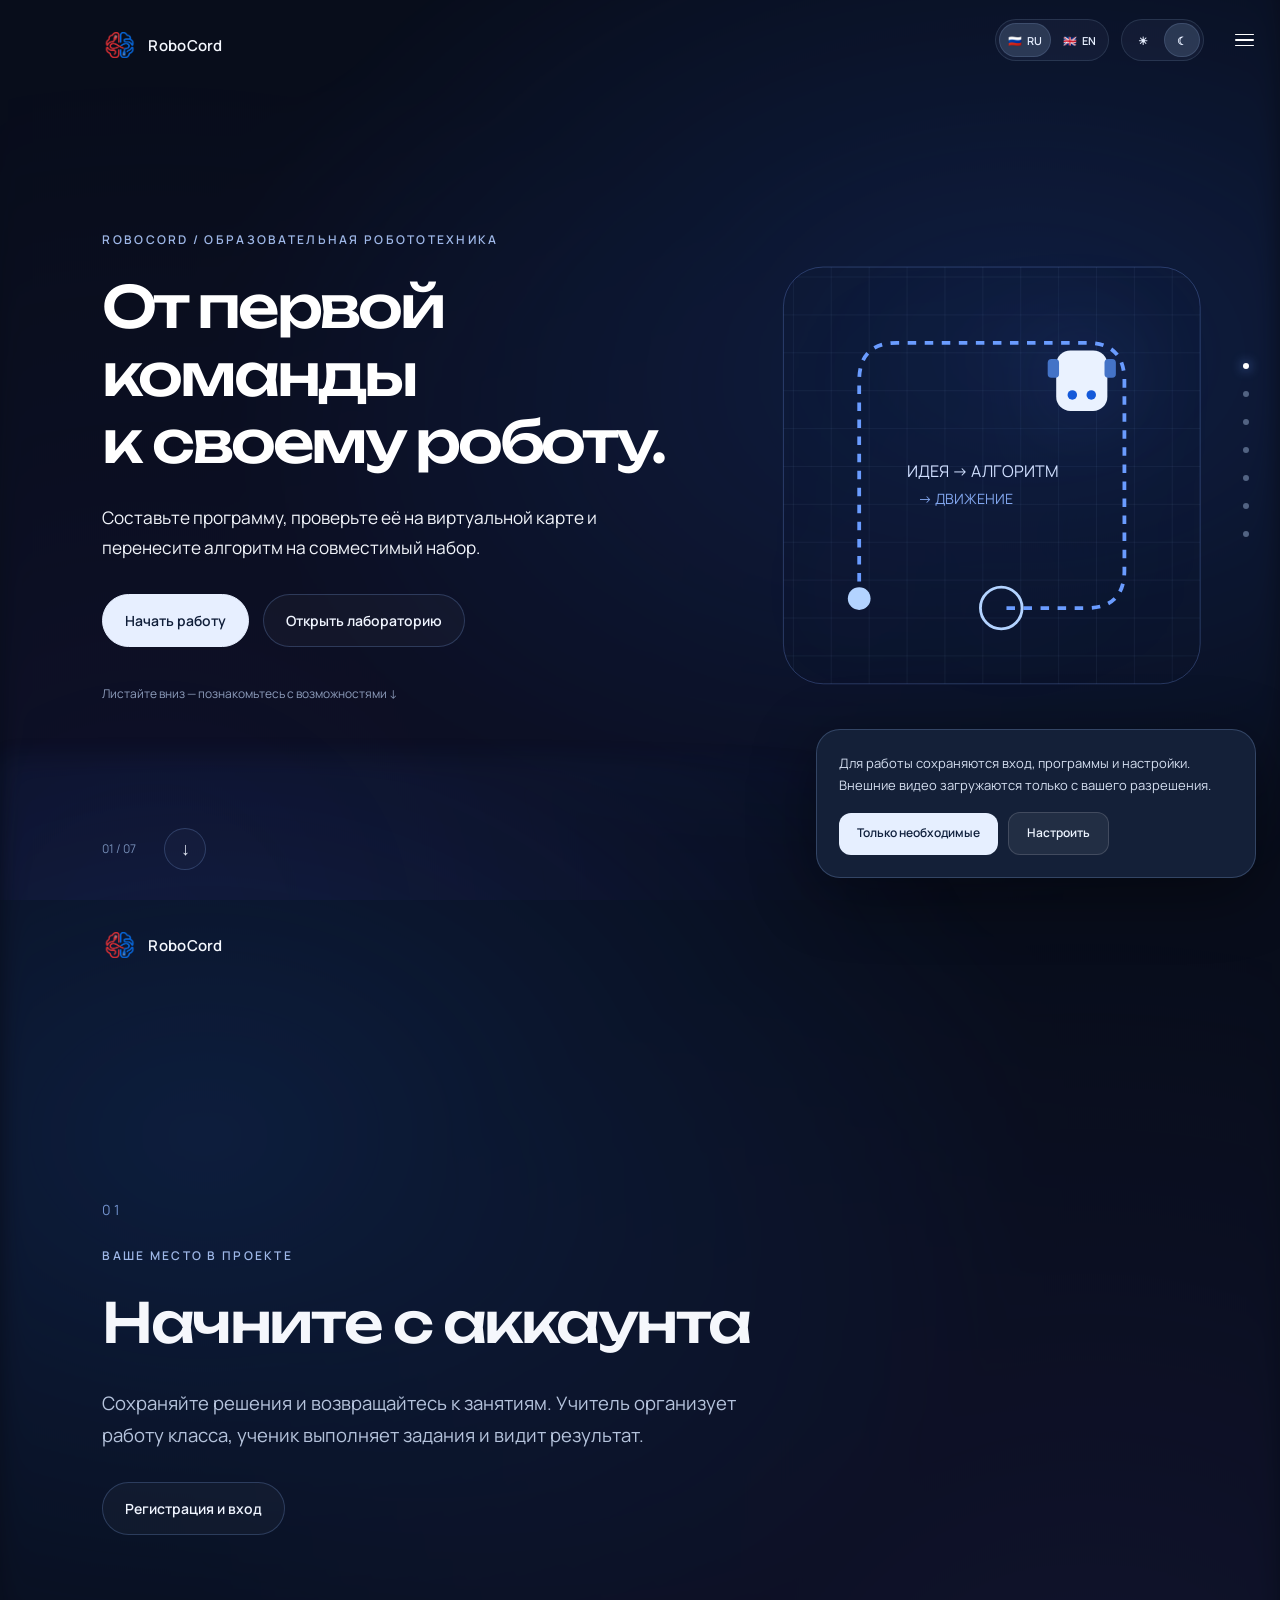
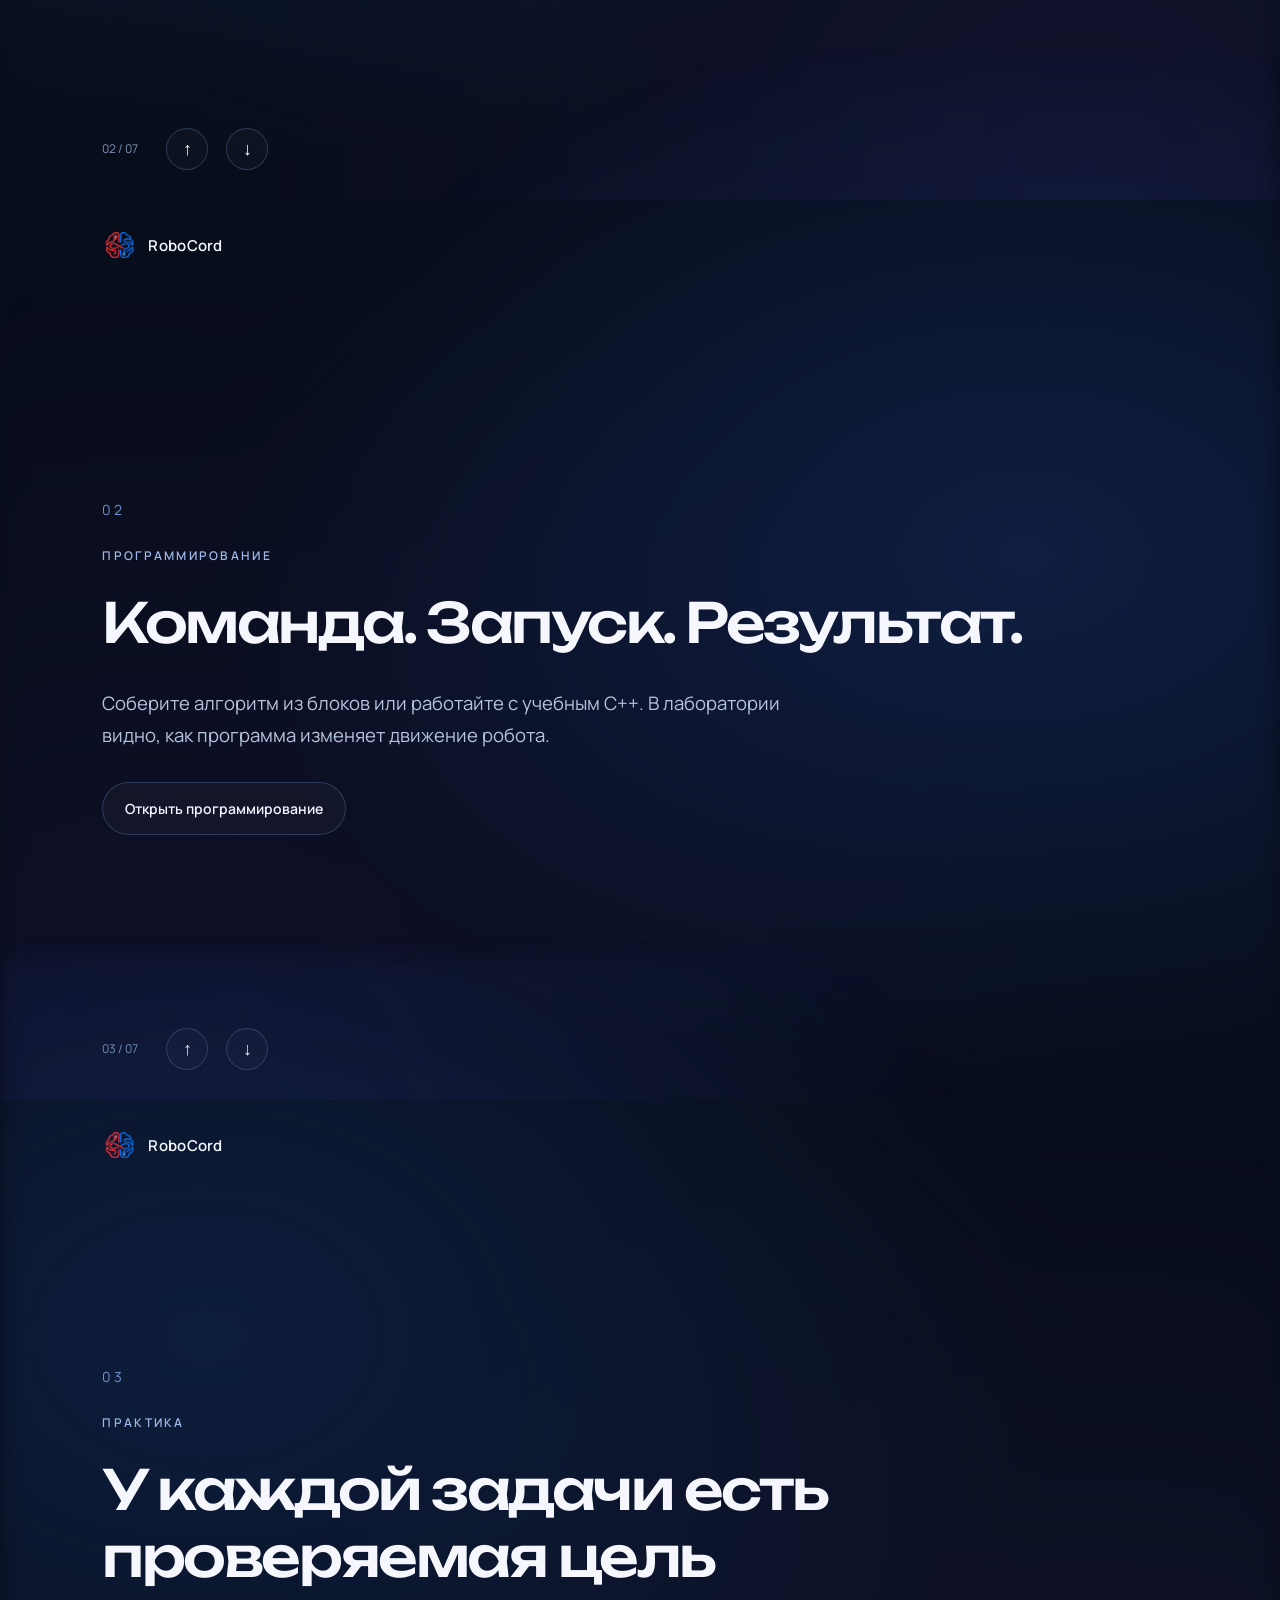
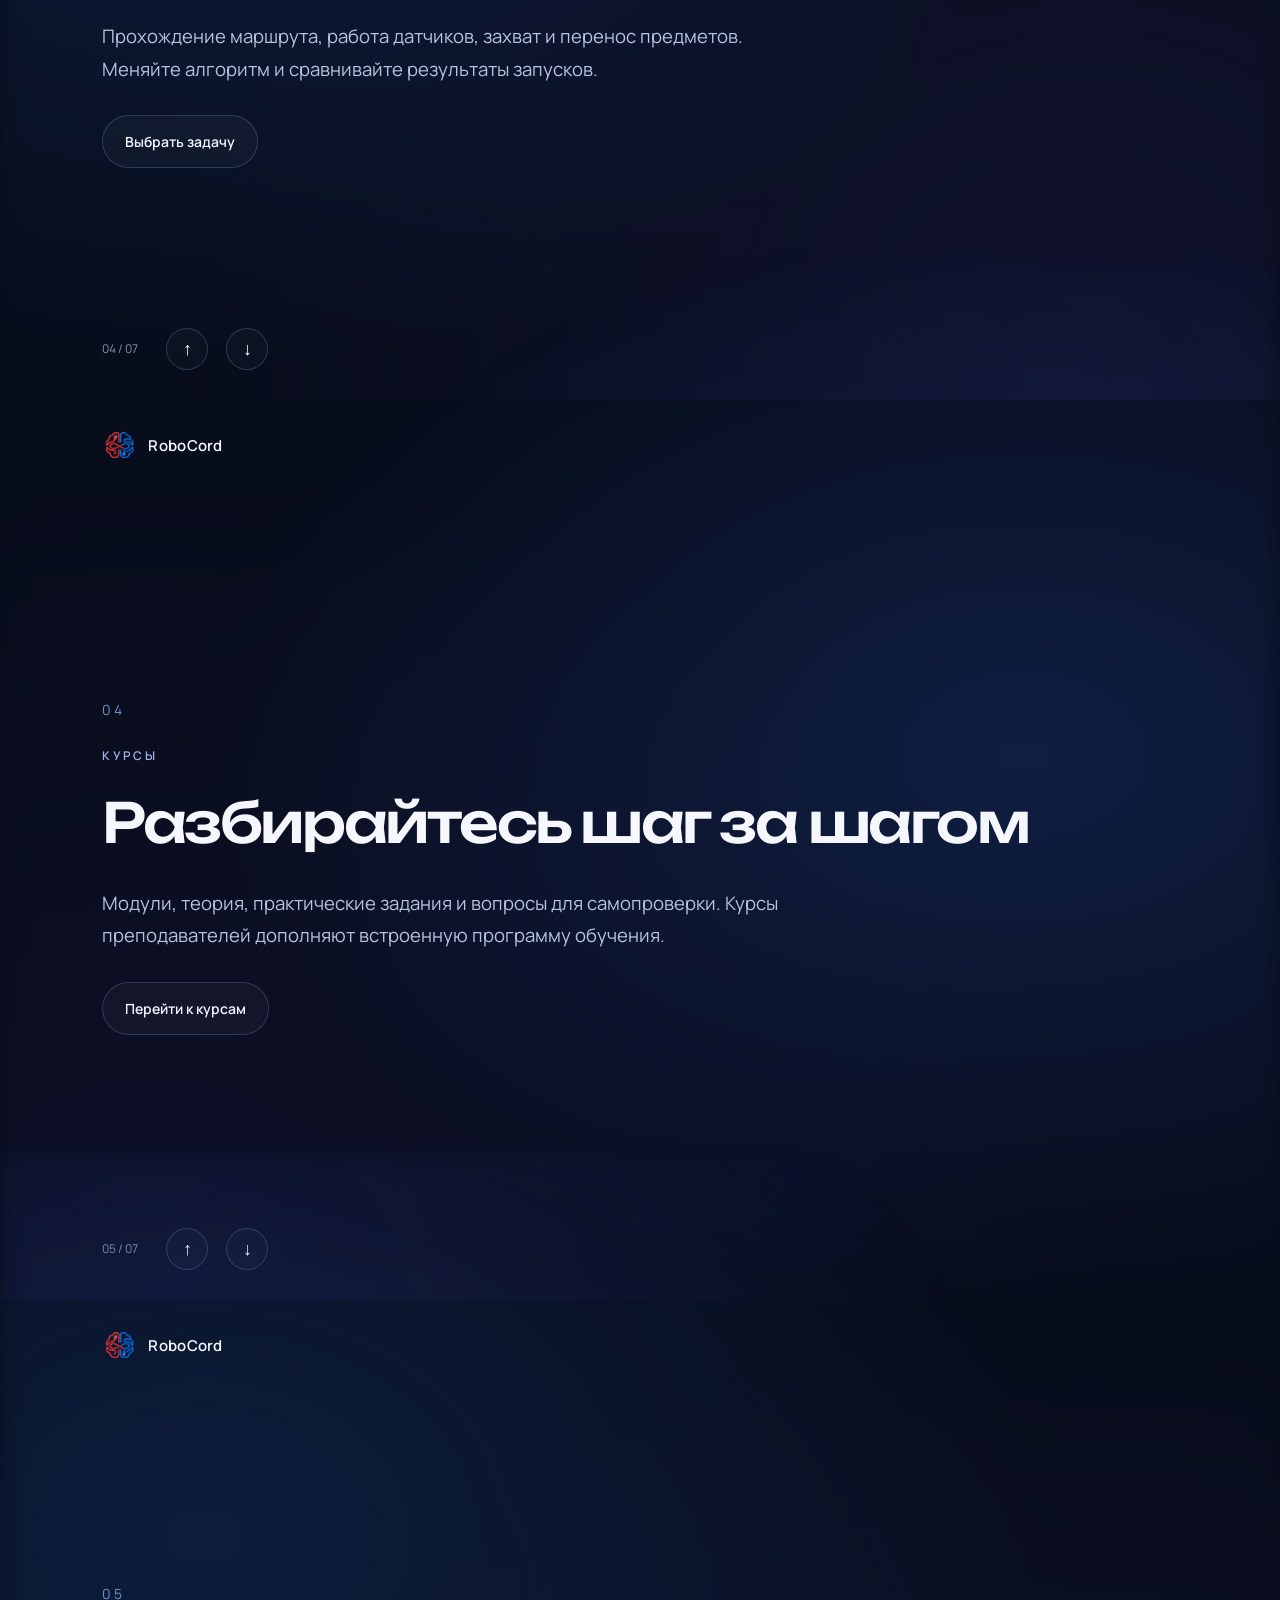
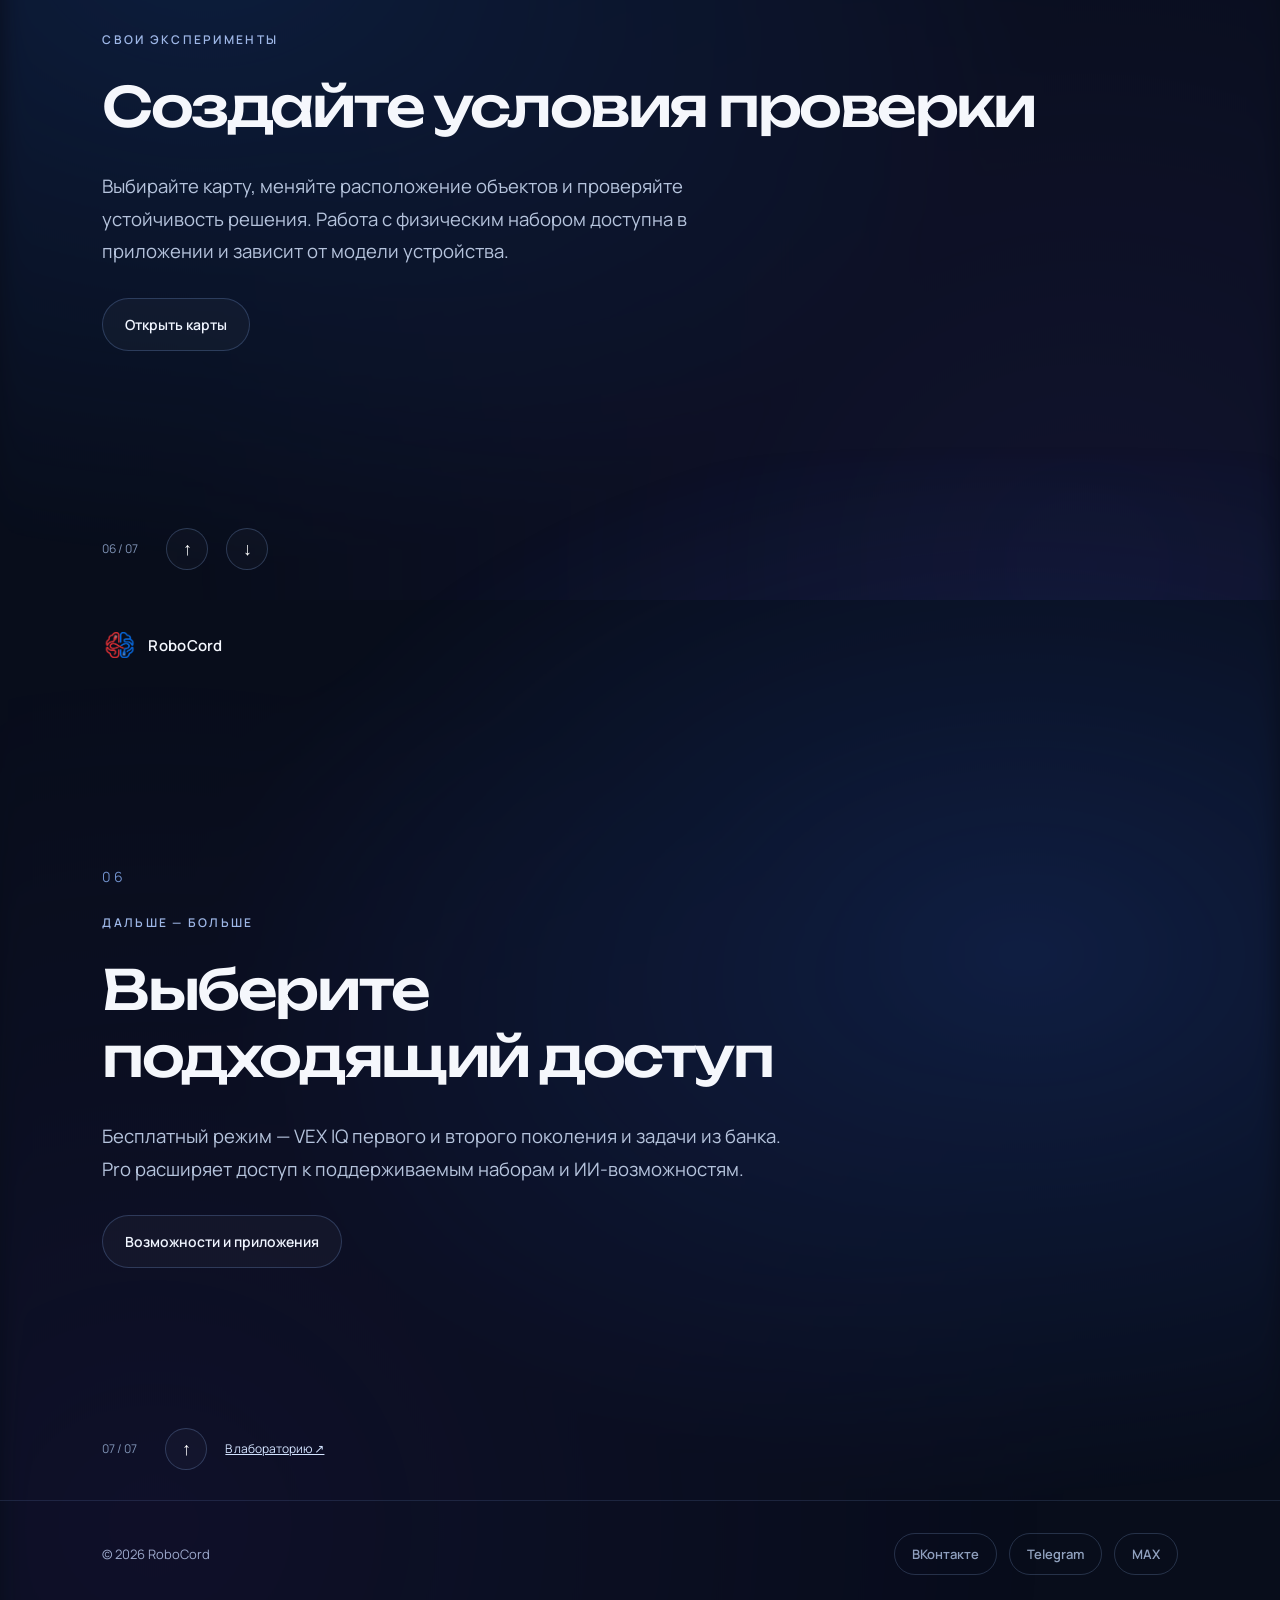
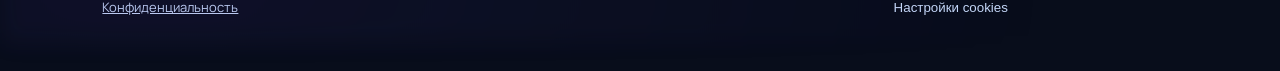
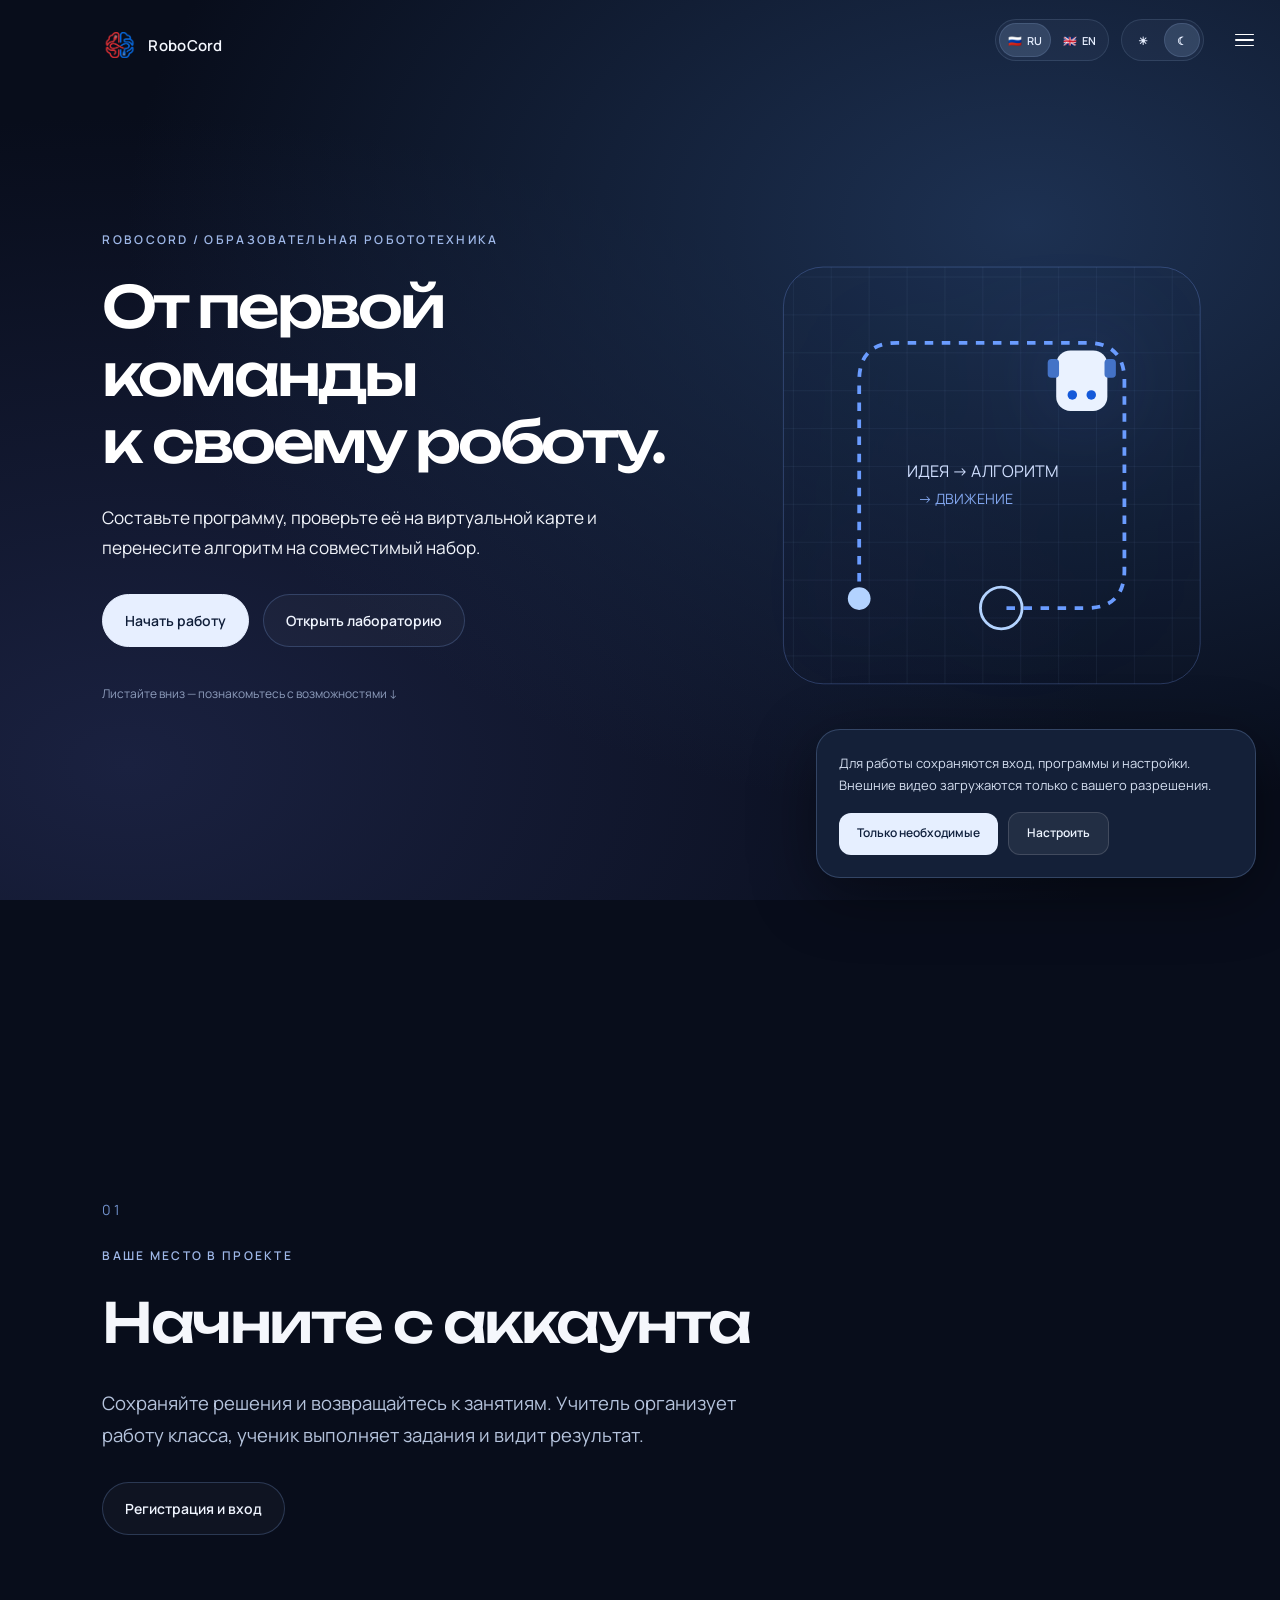
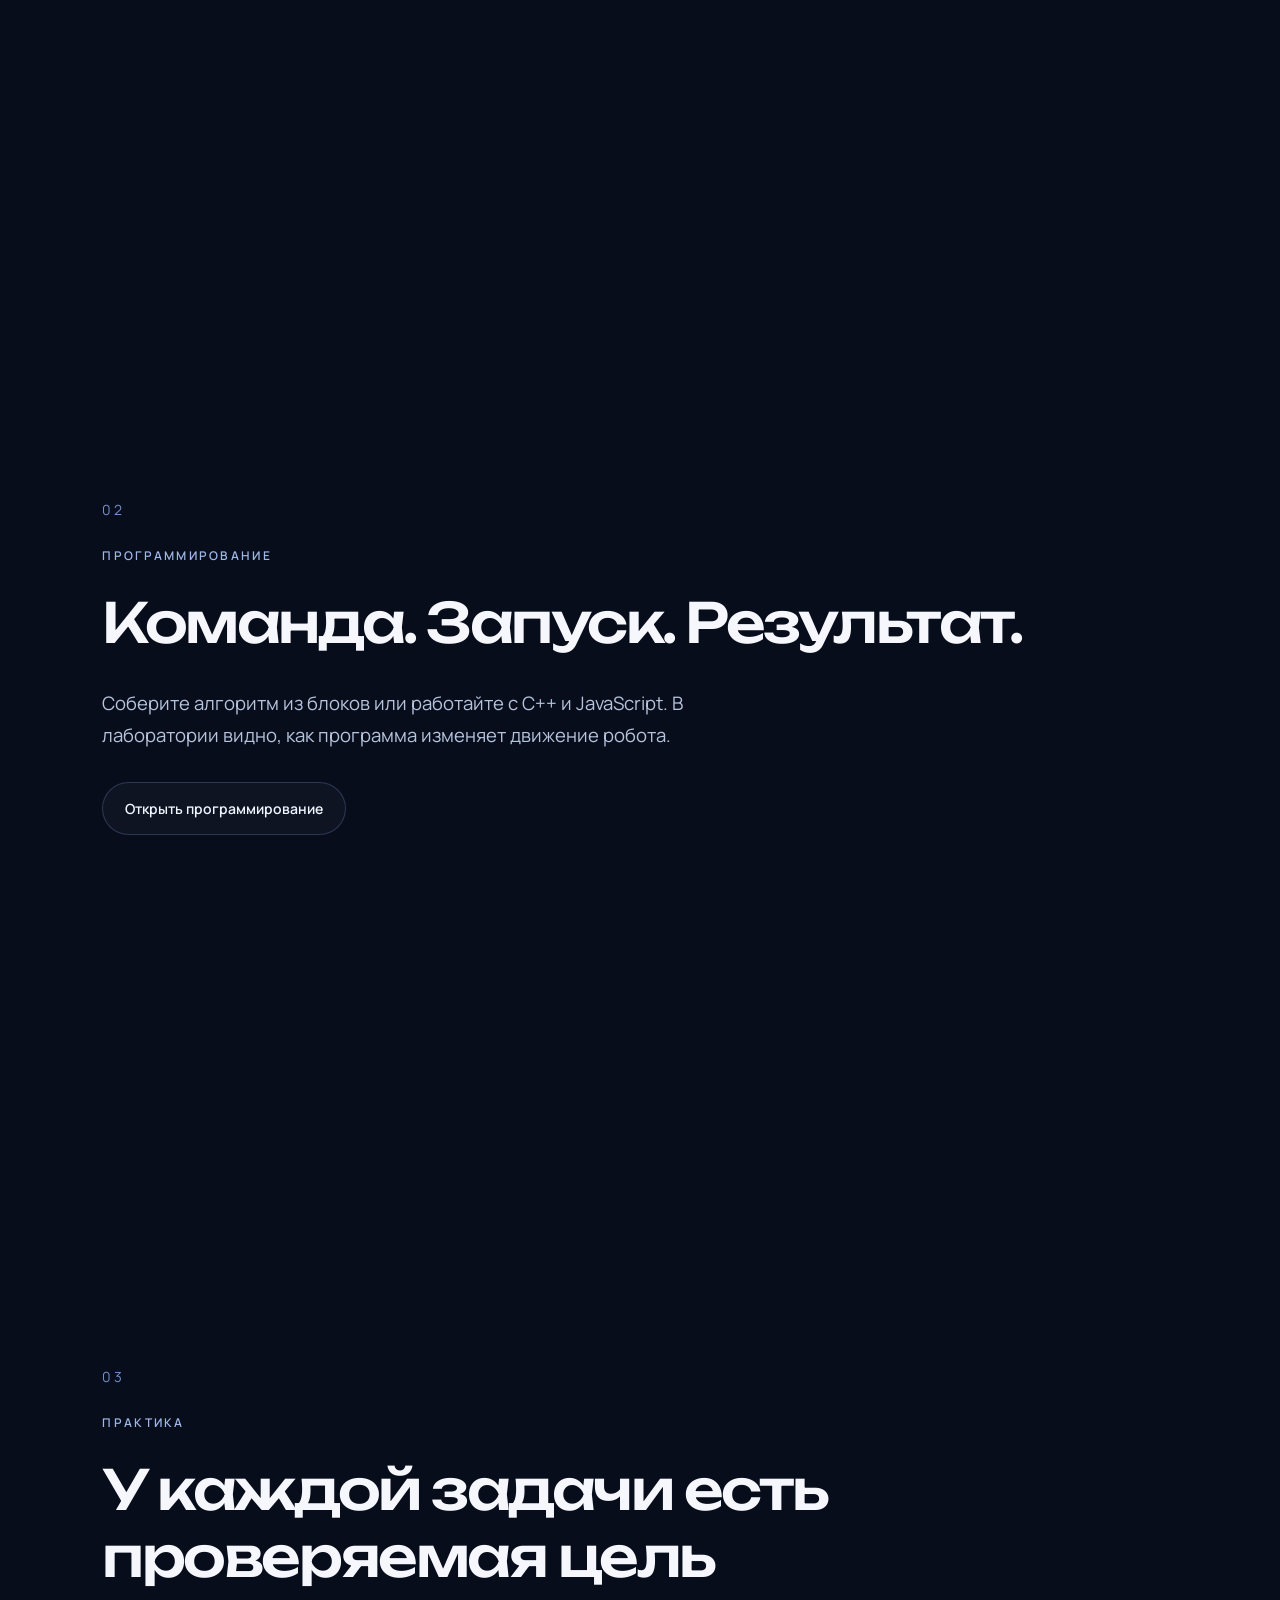
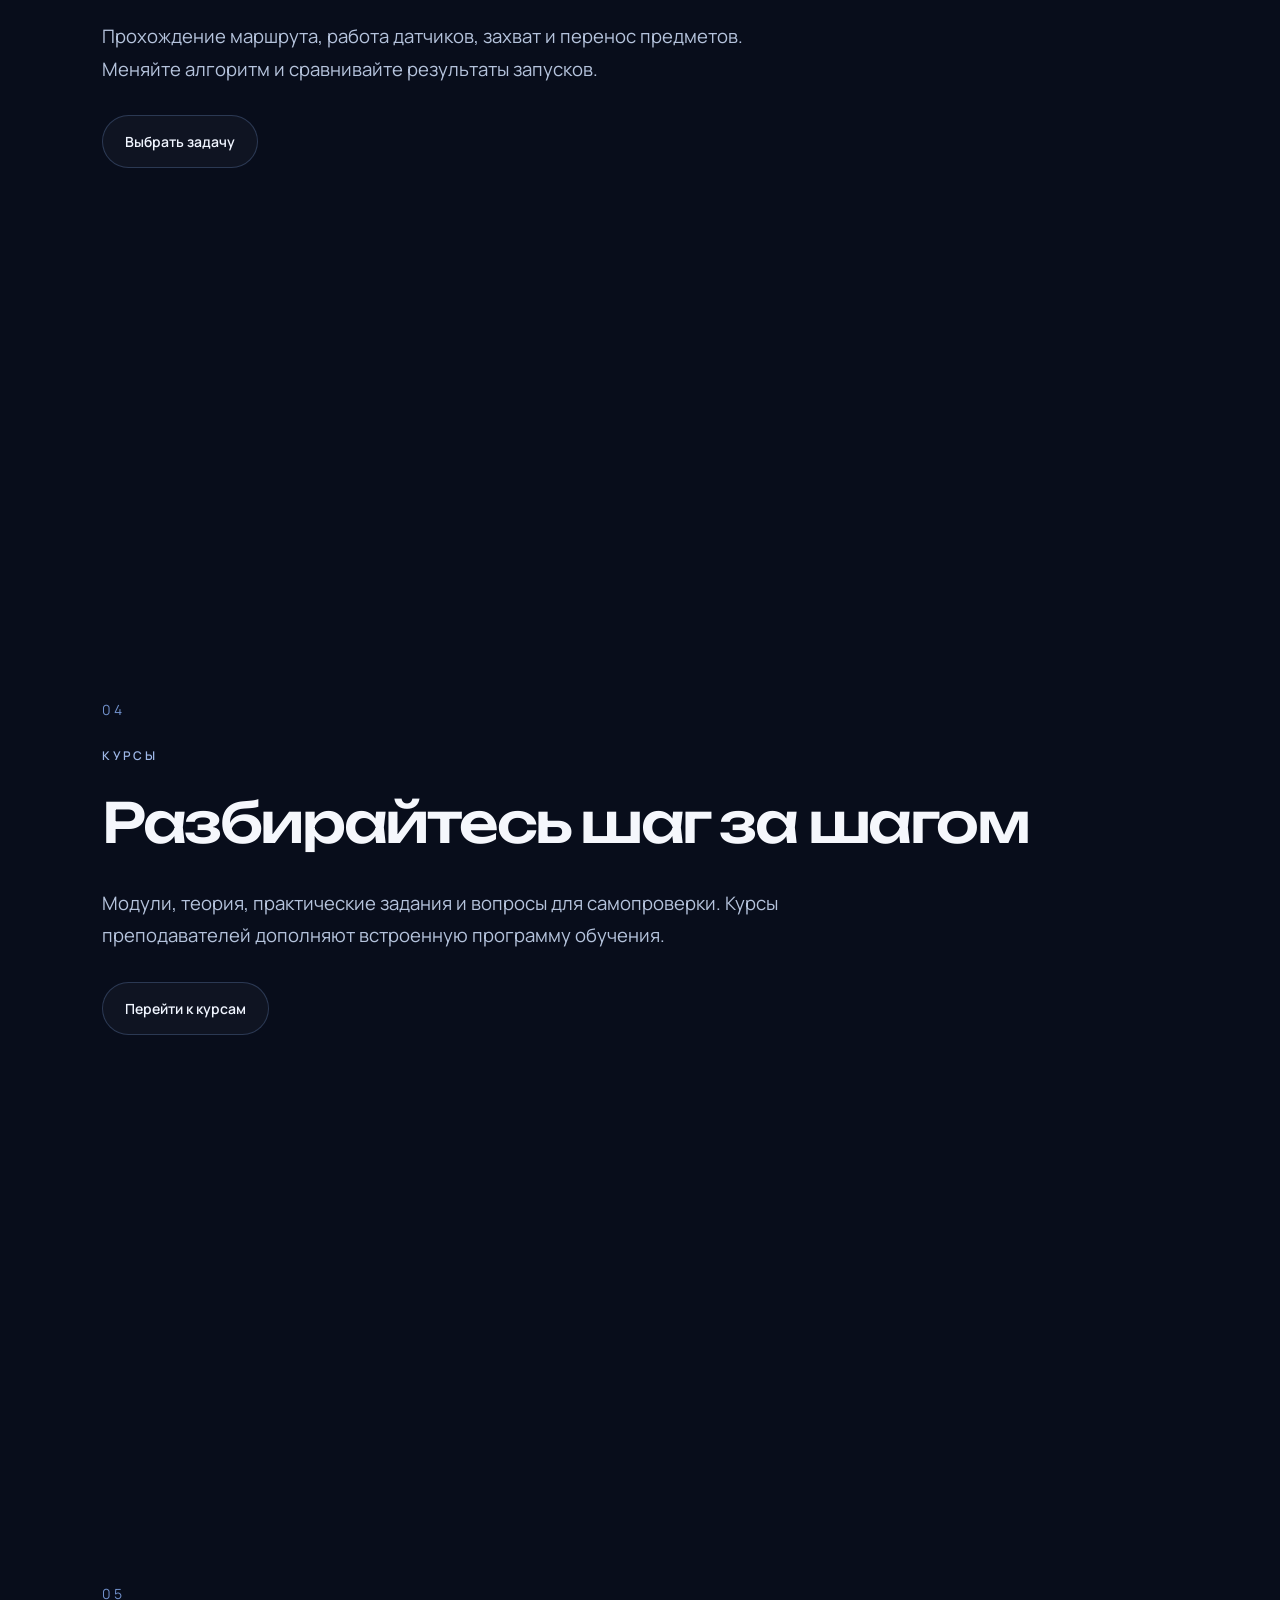
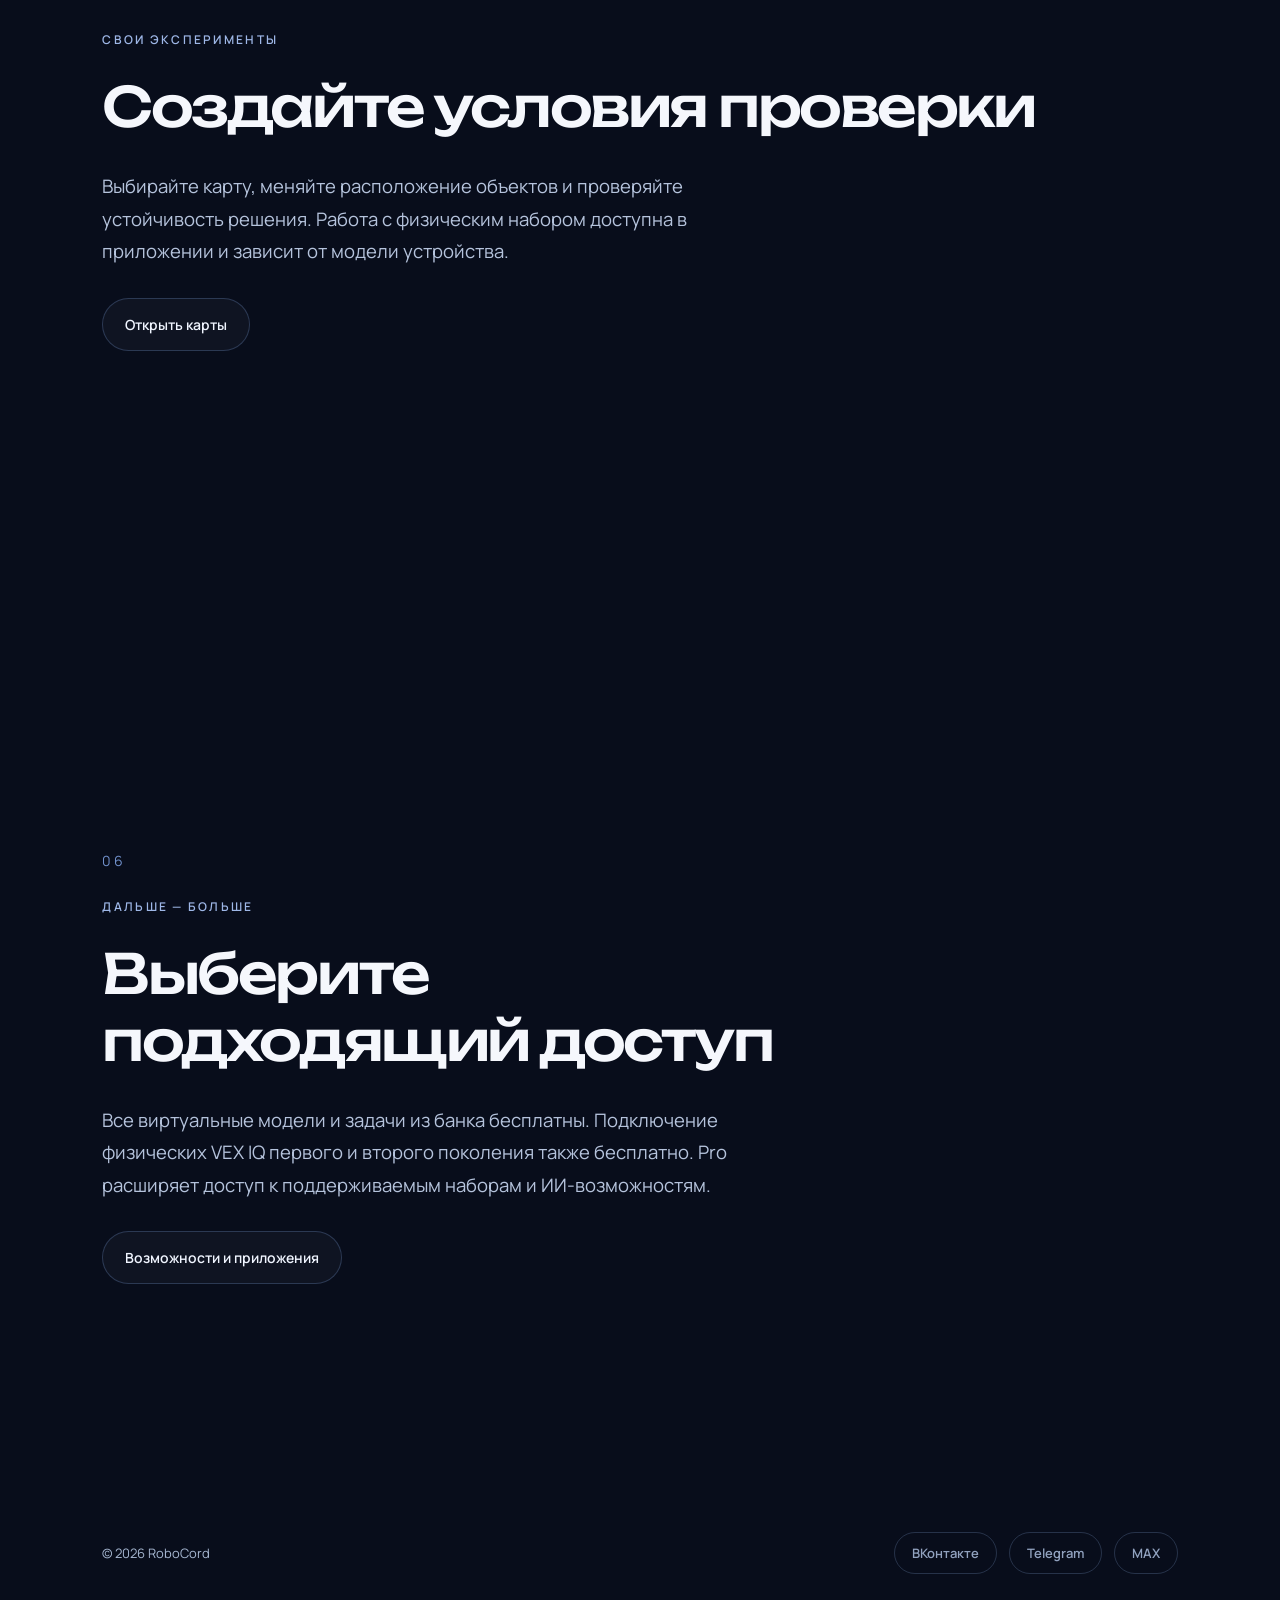
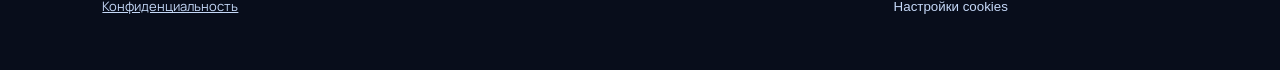
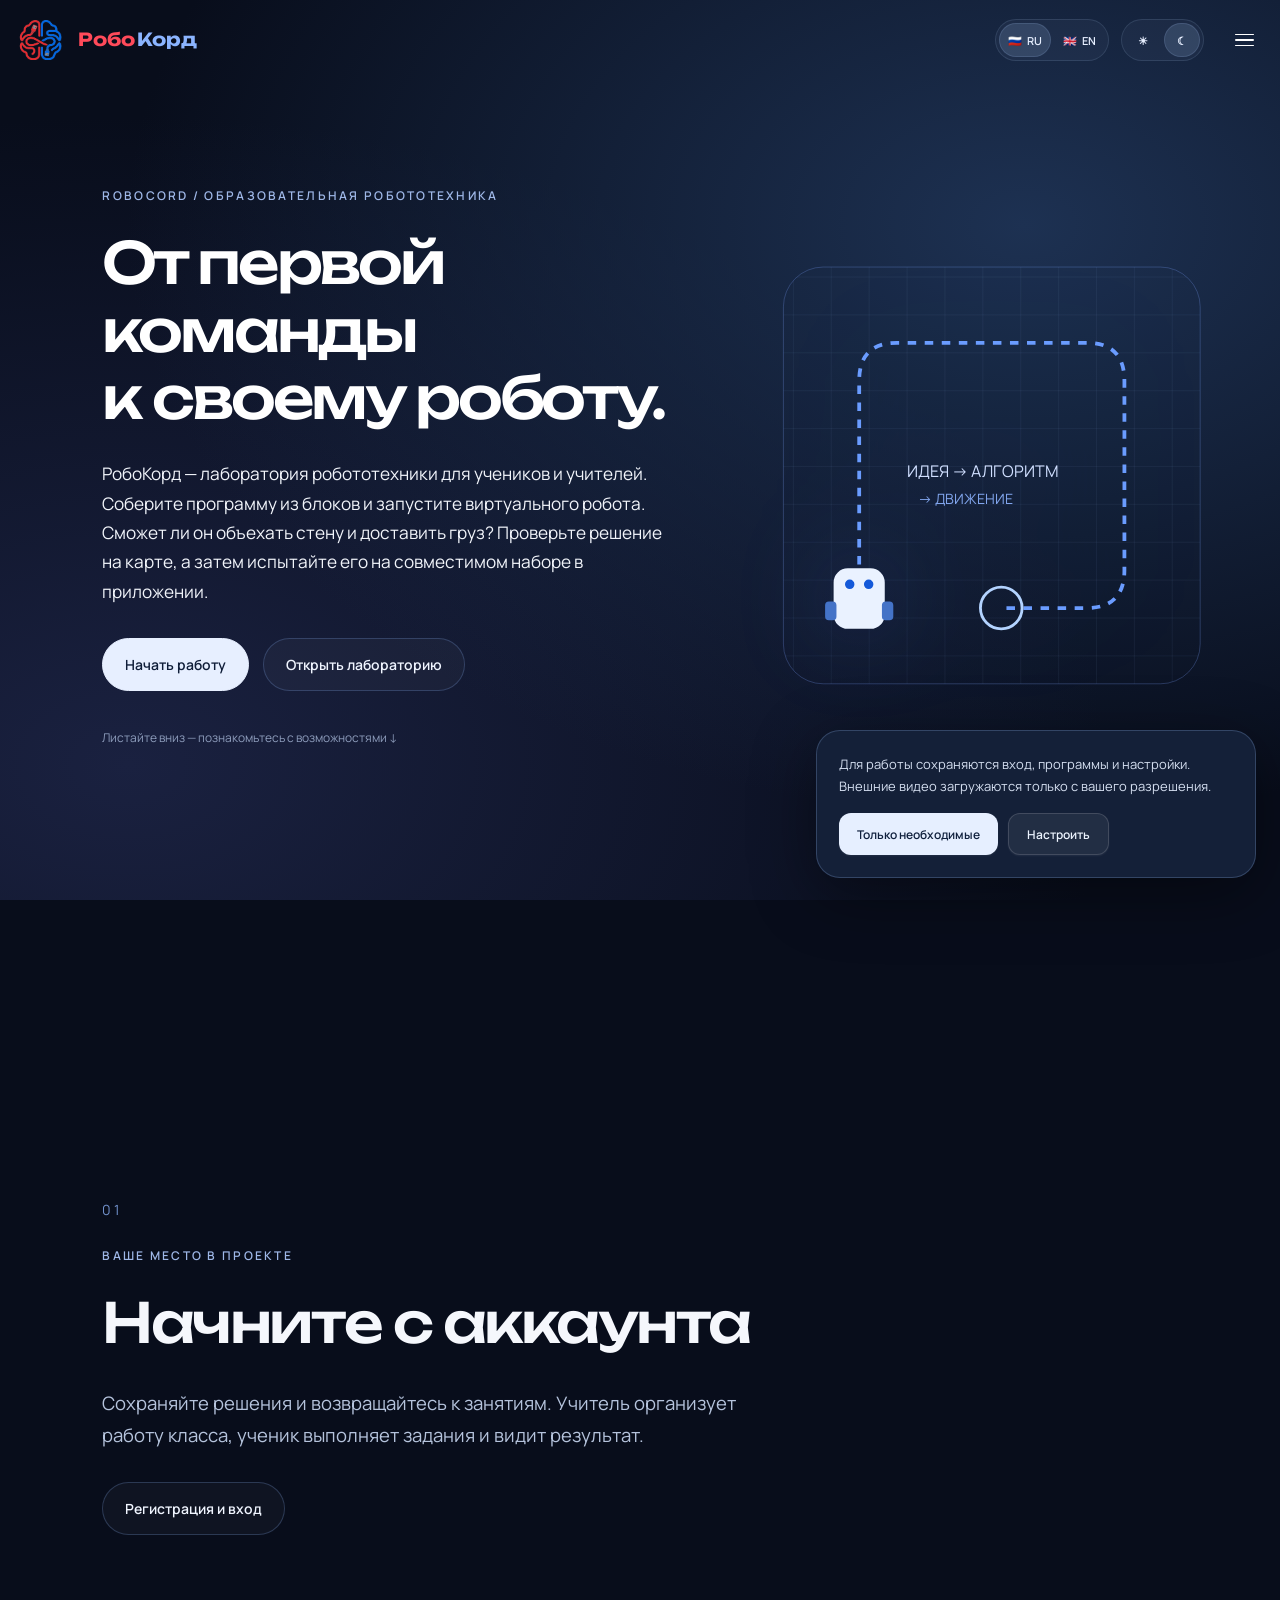
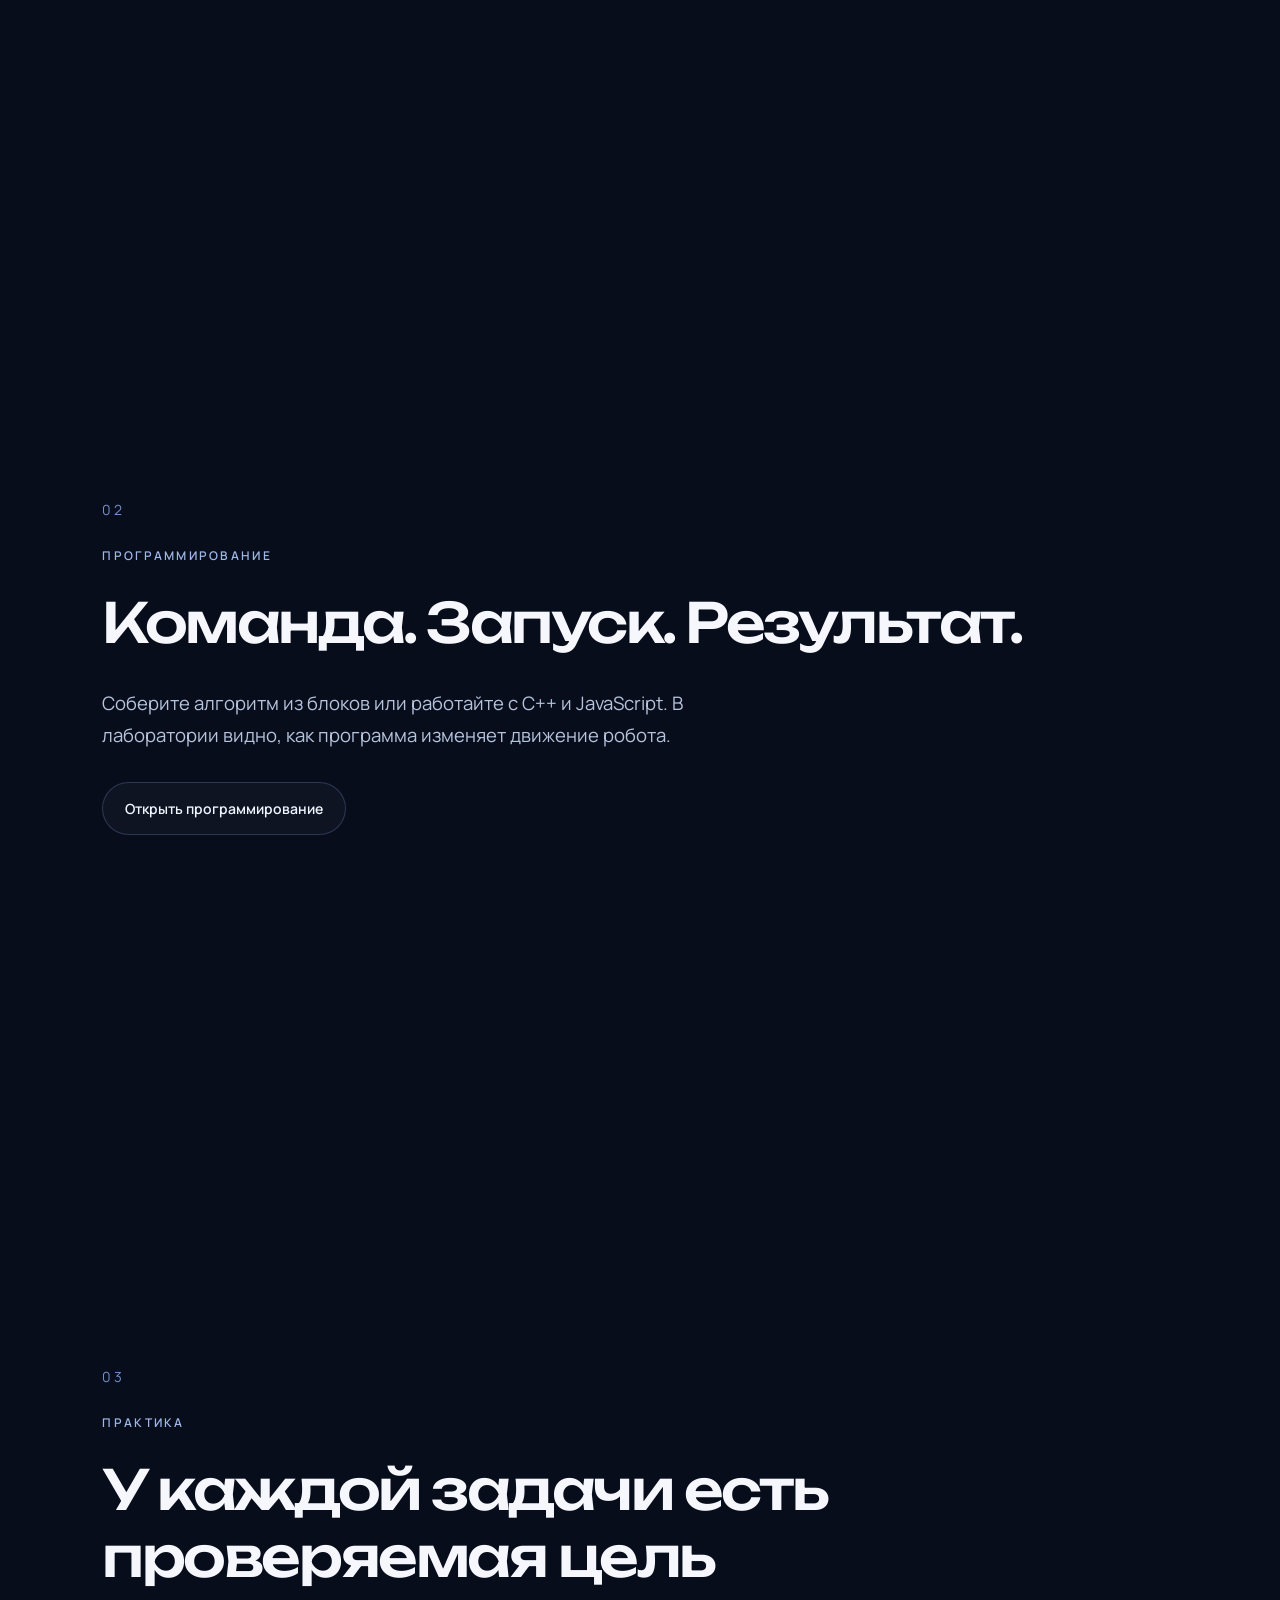
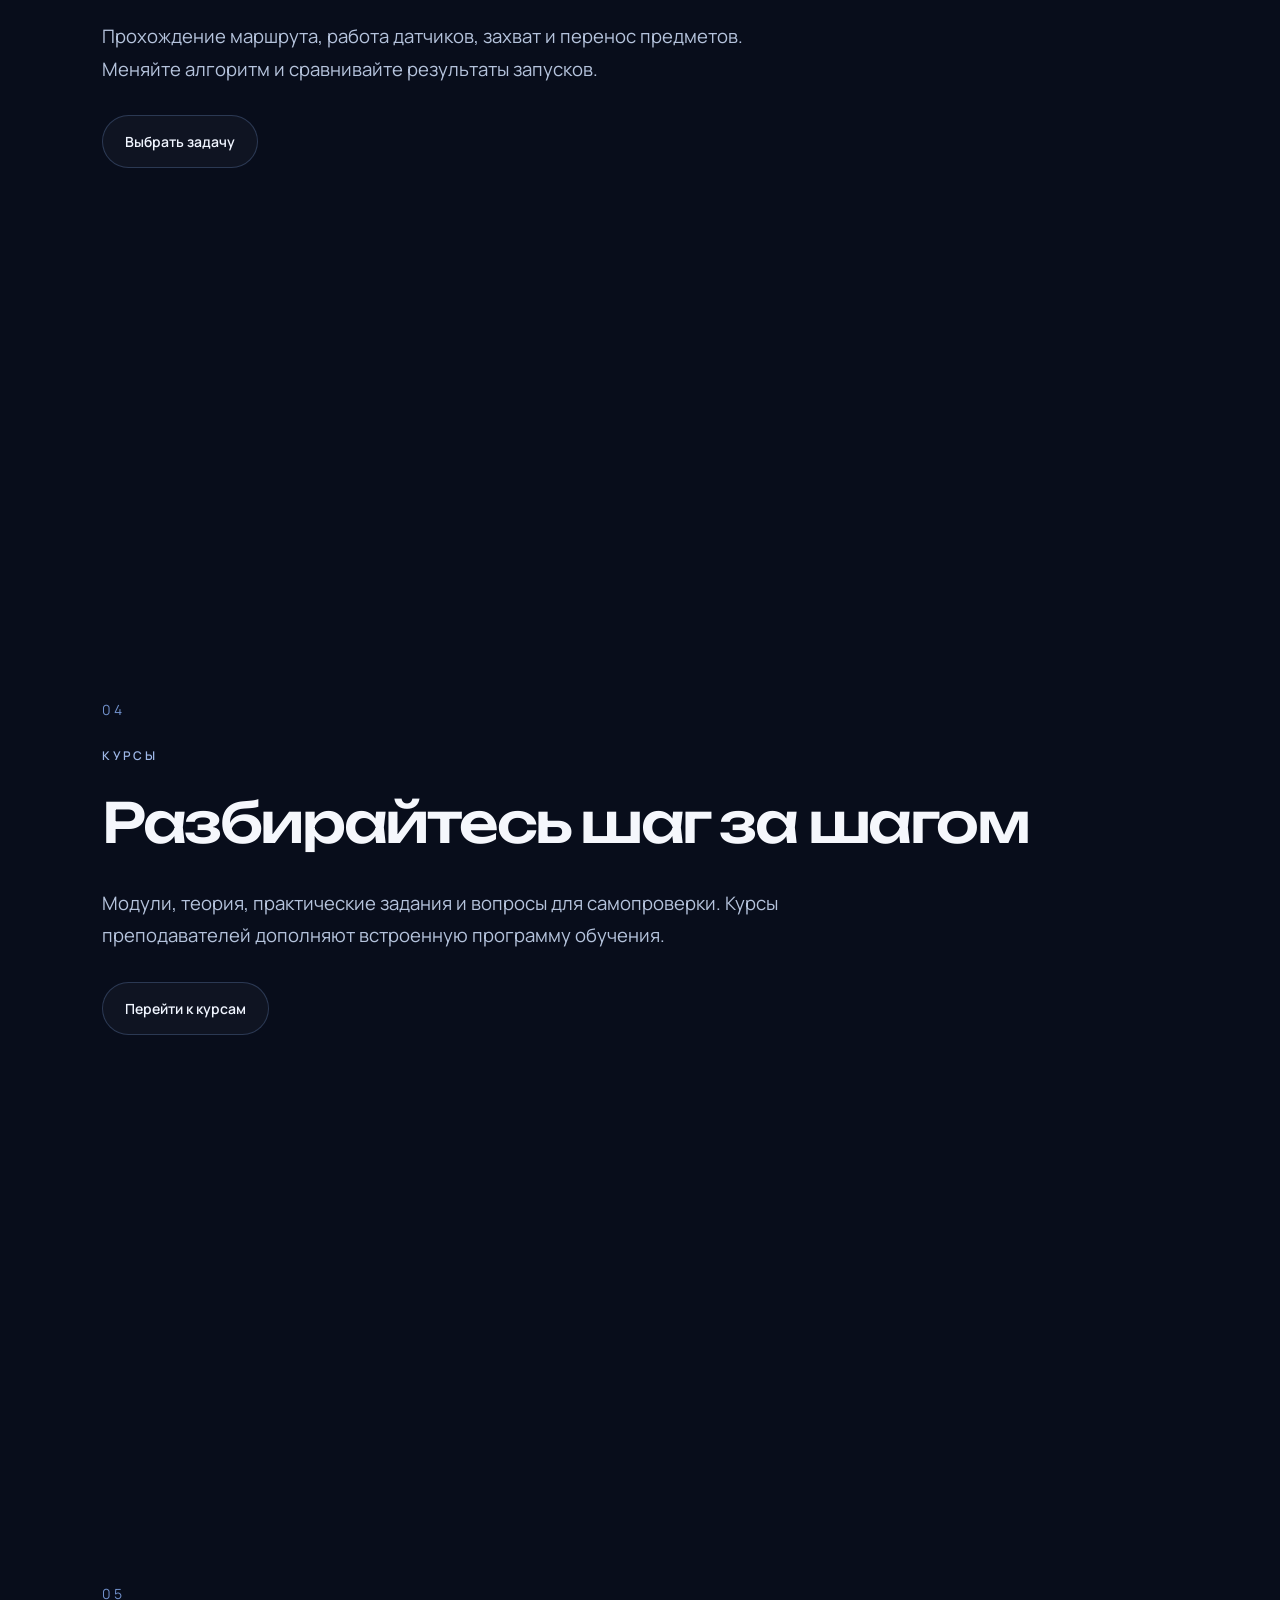
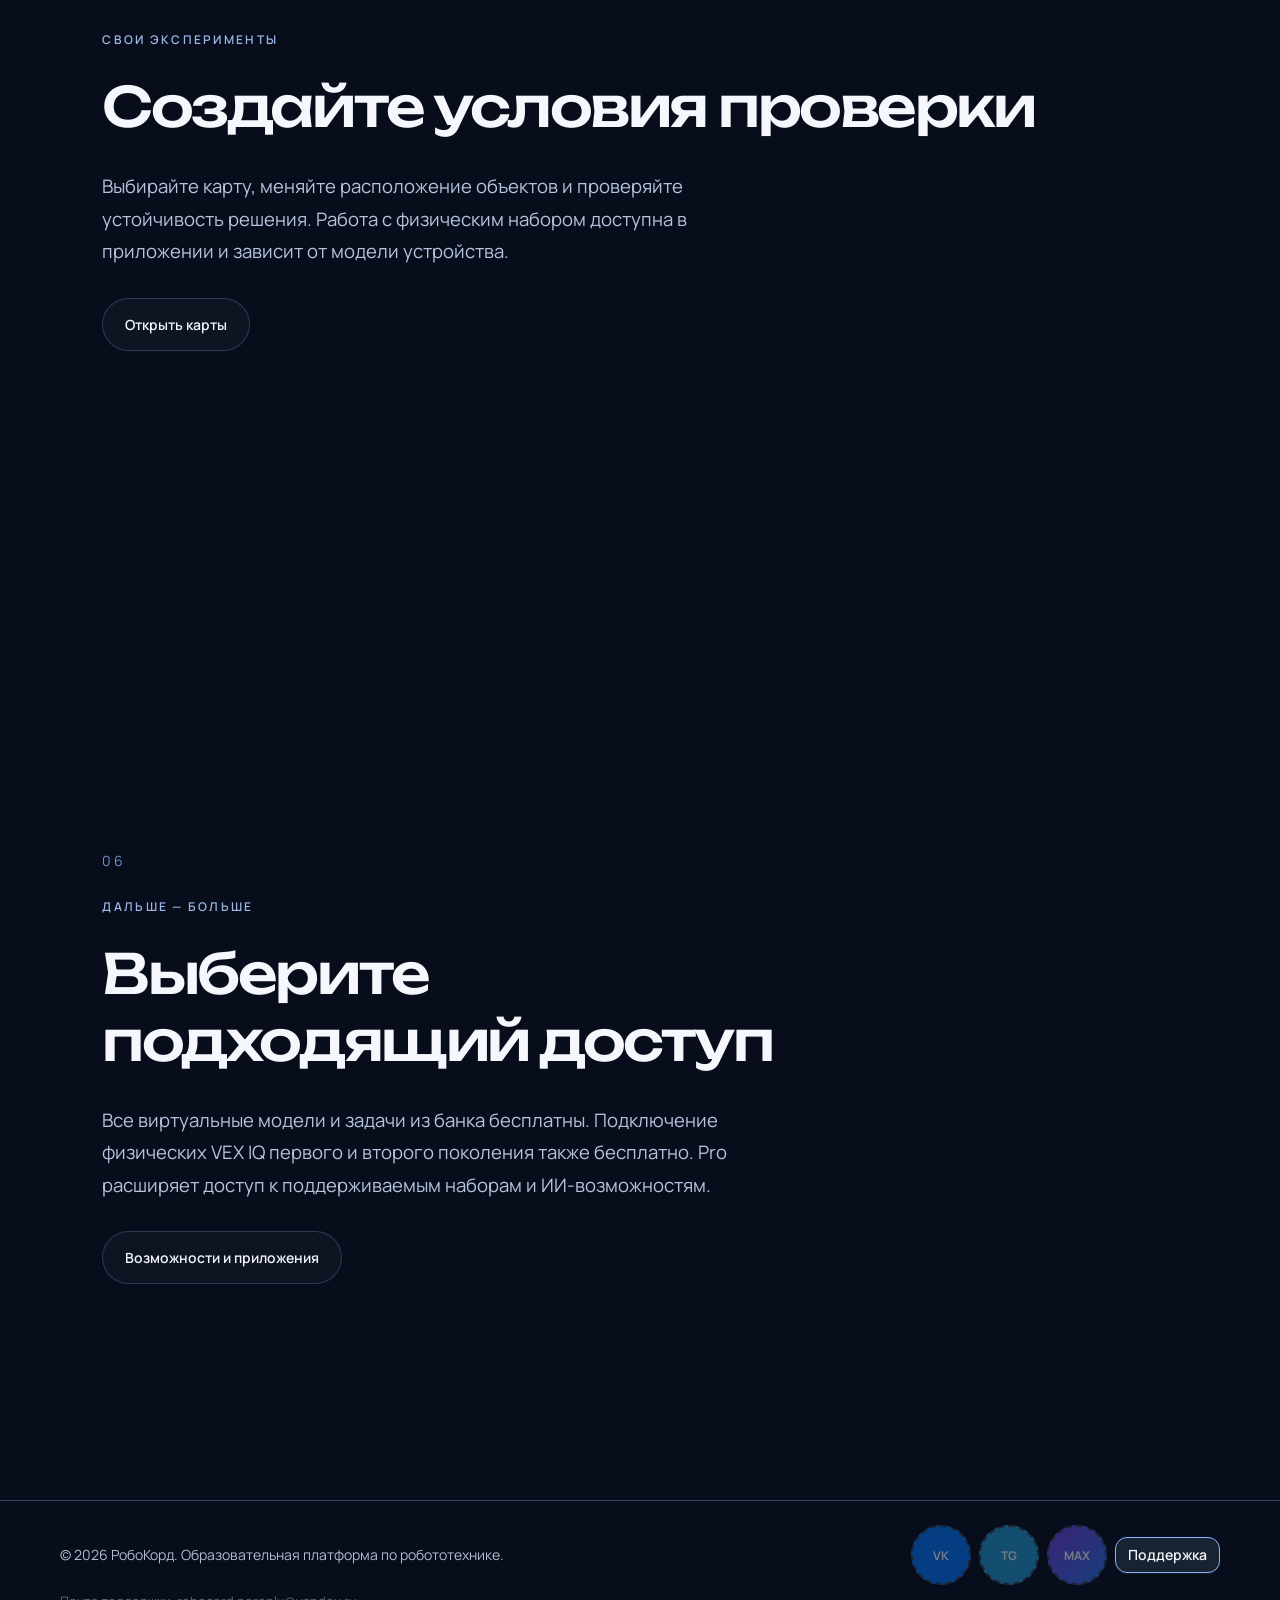
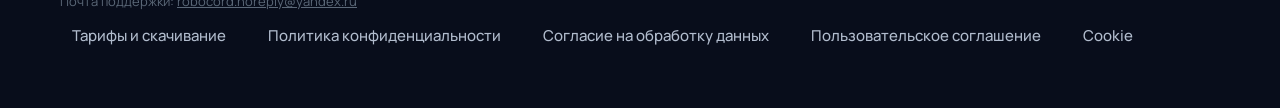
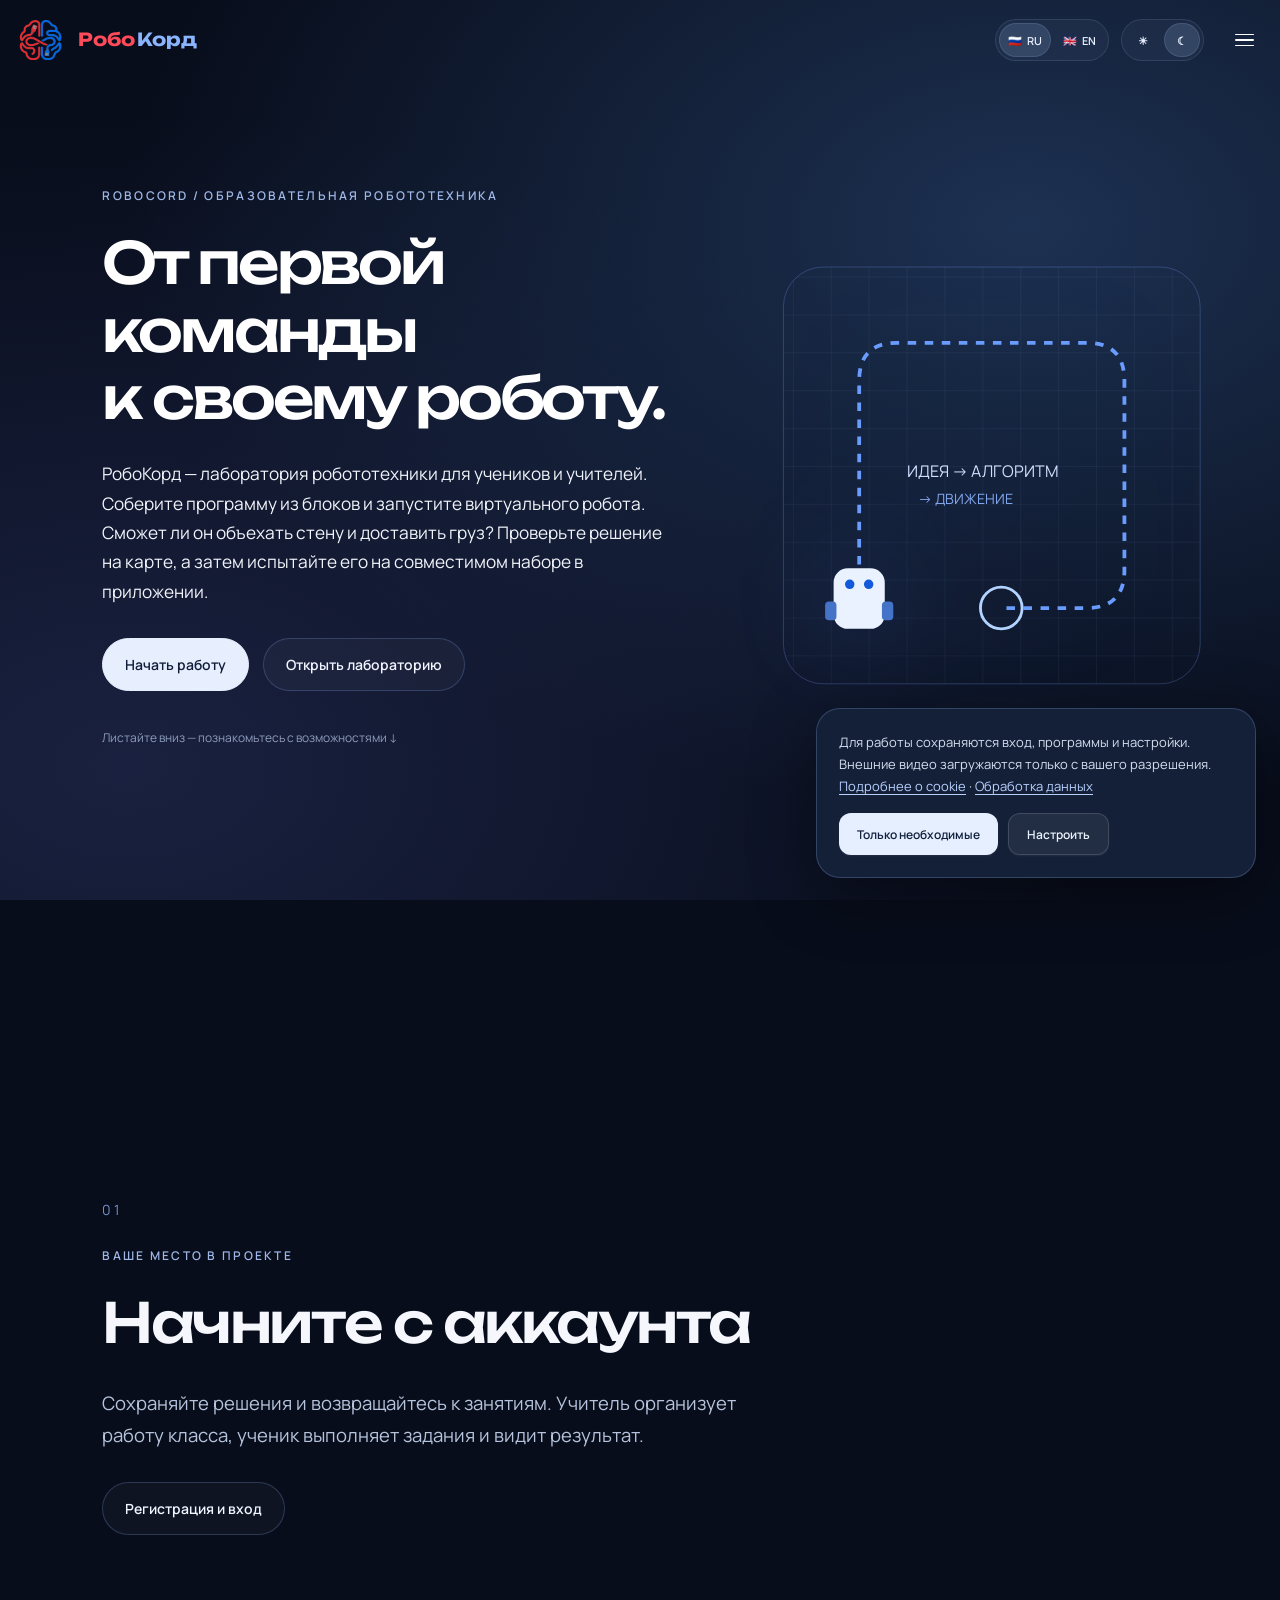
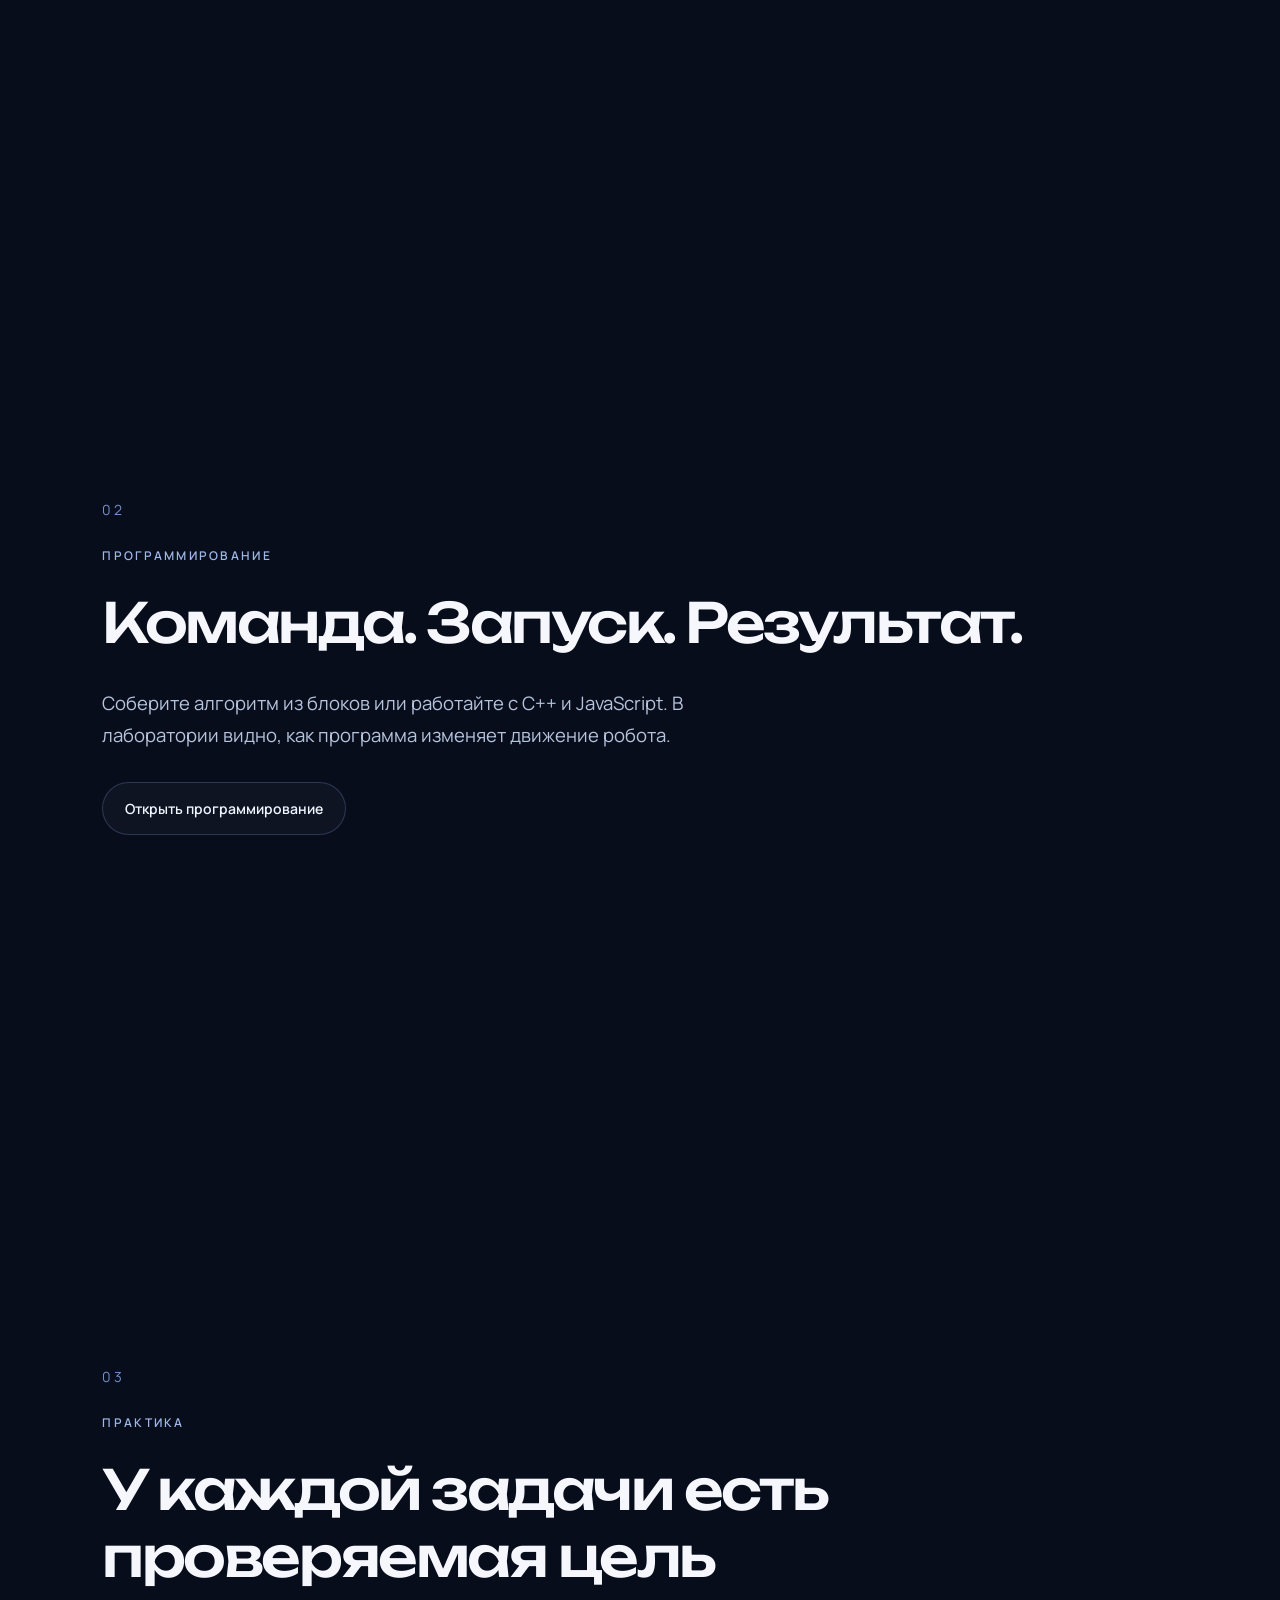
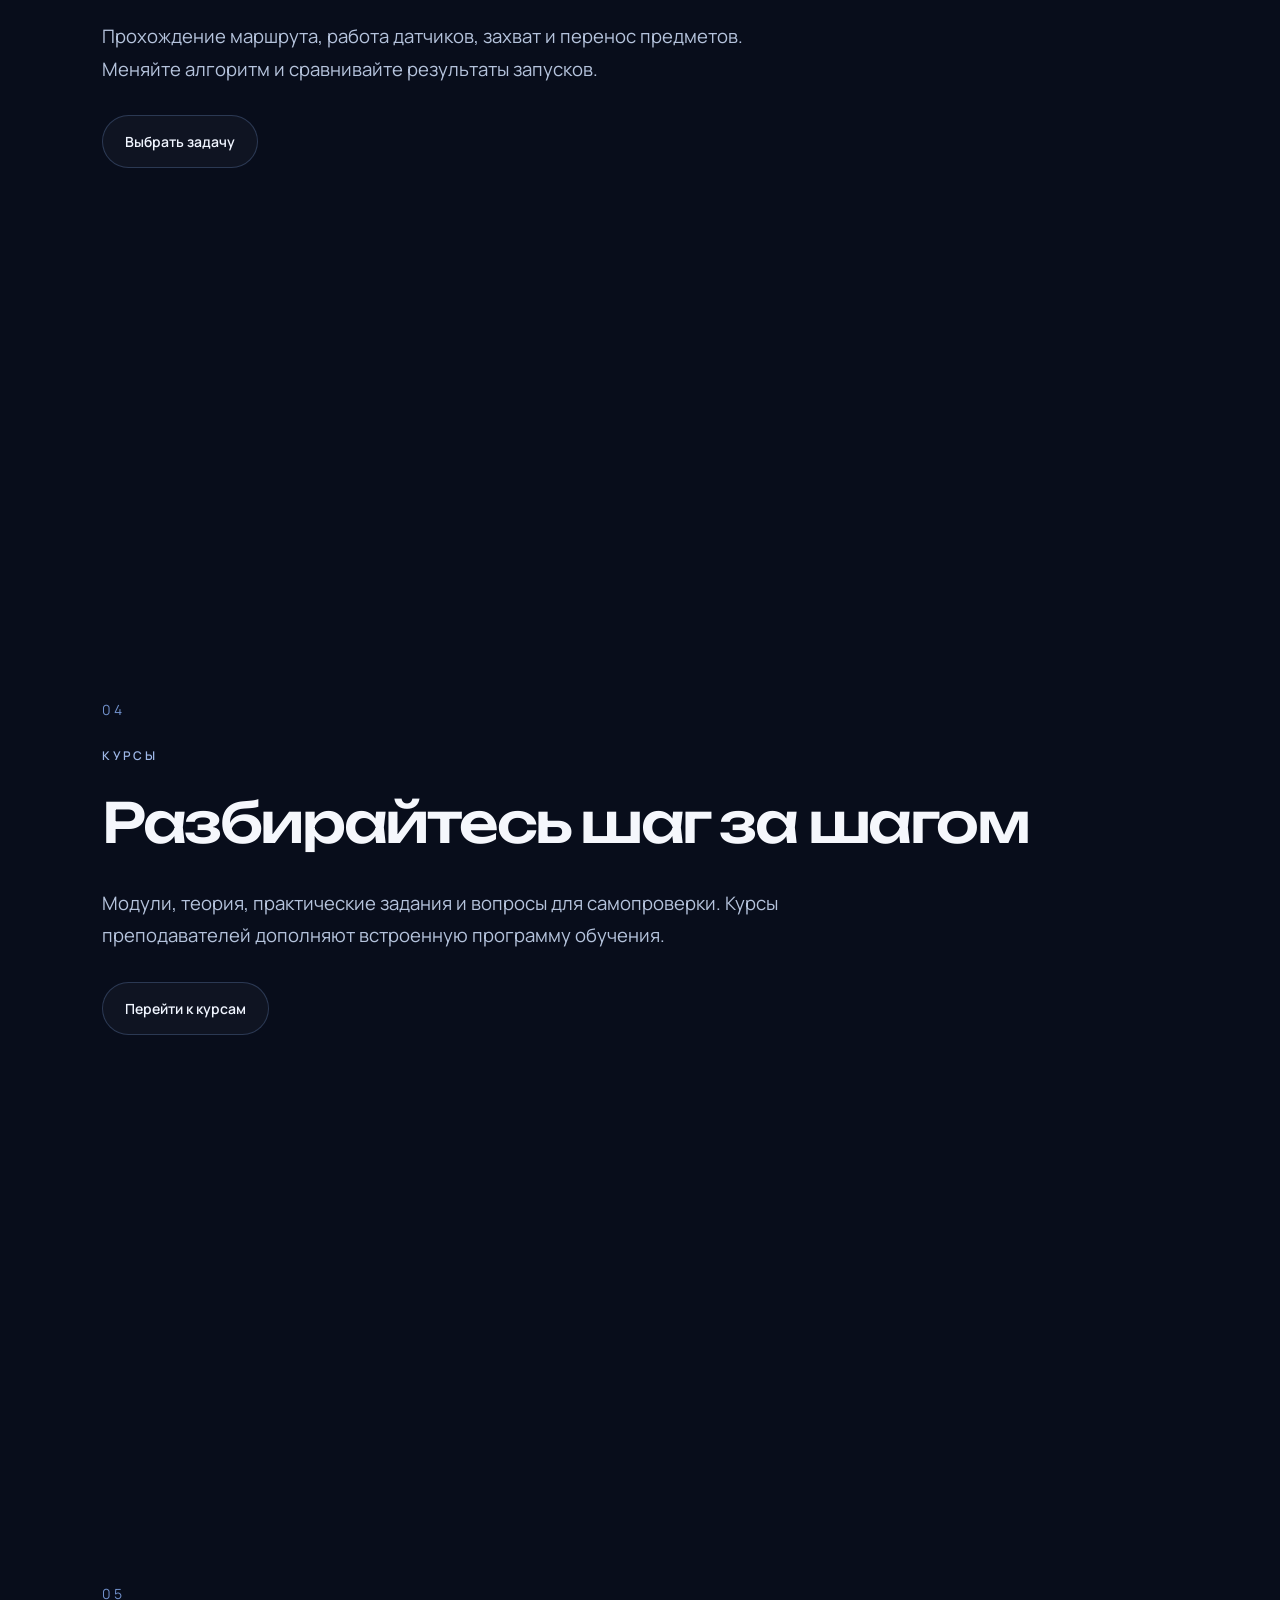
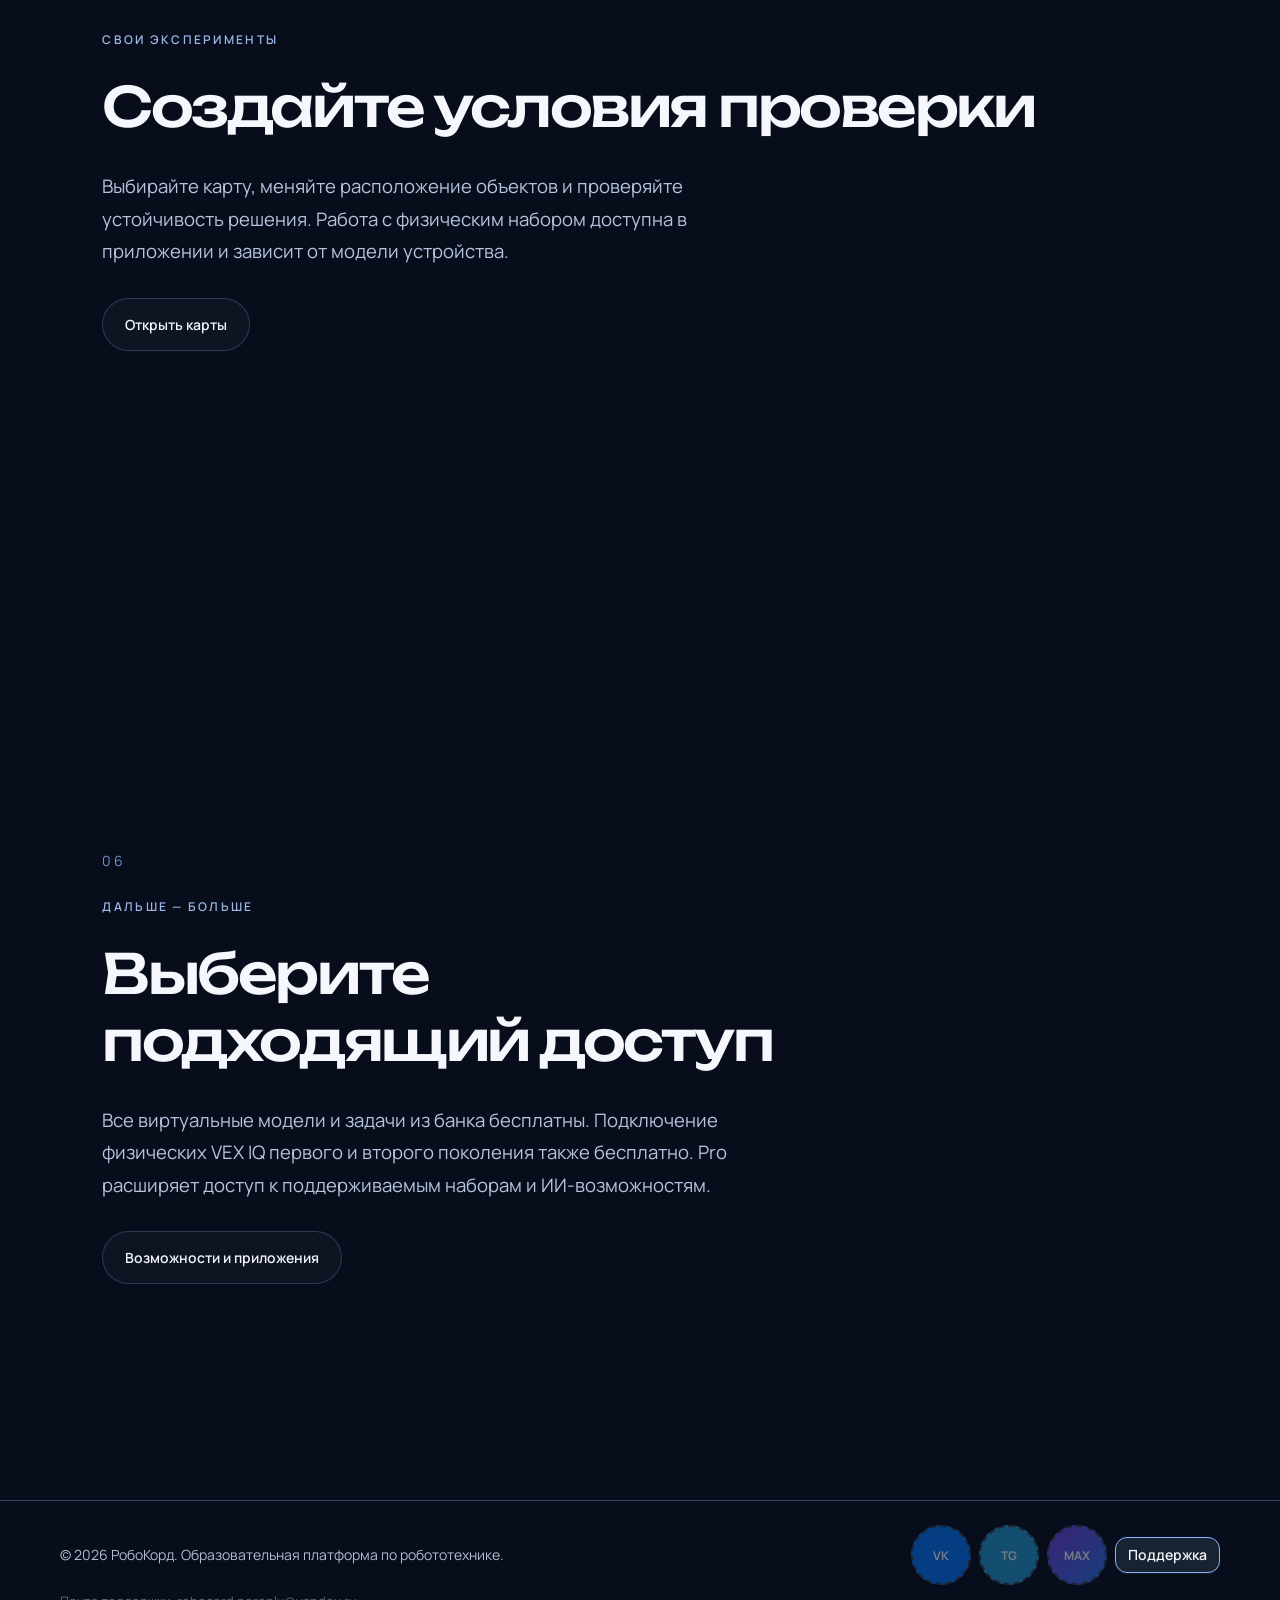
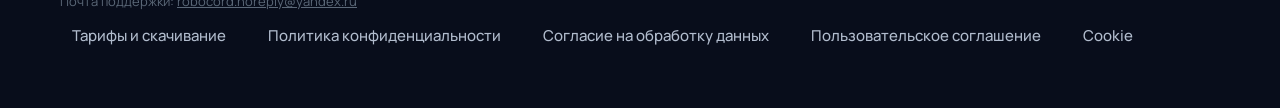
